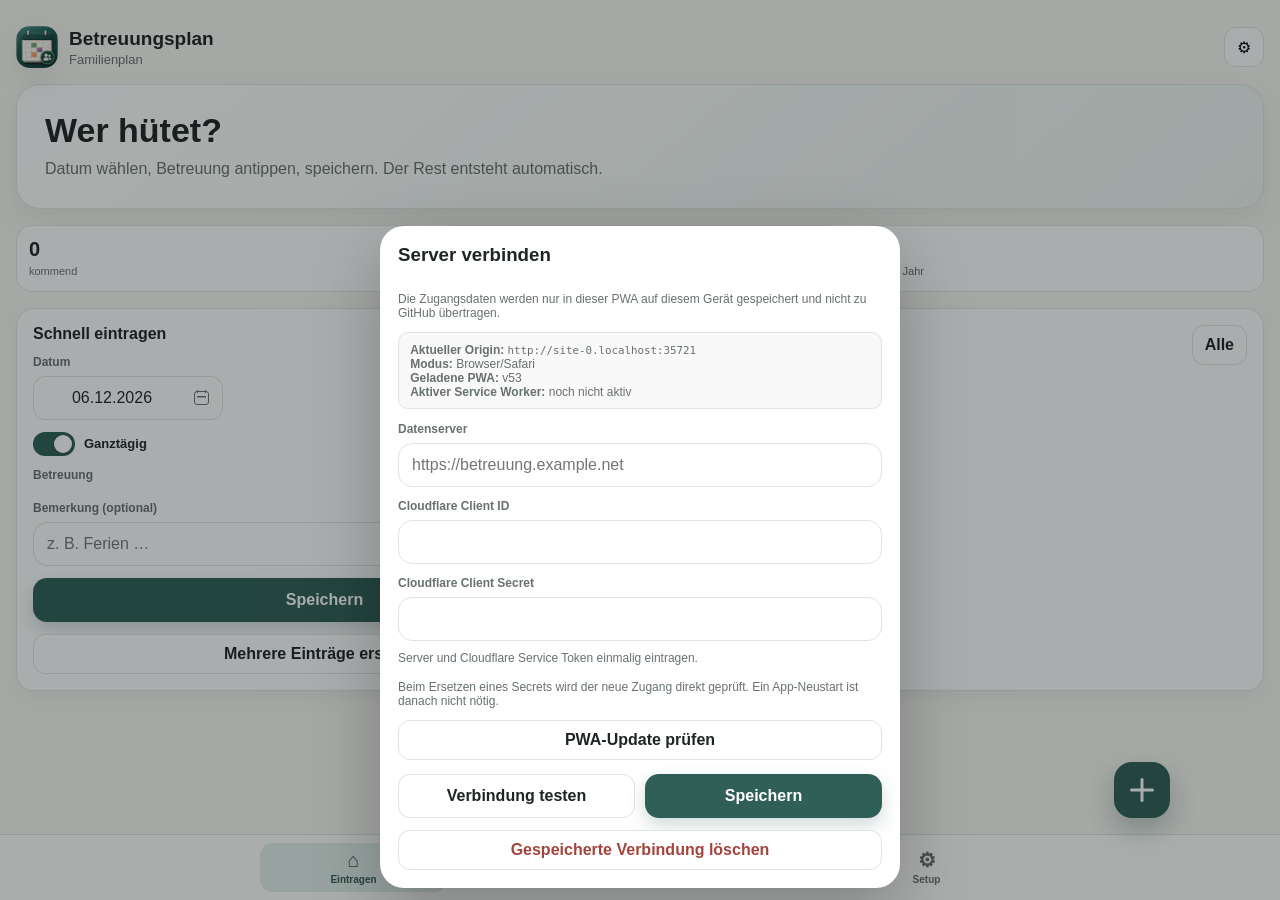
==== index.html @ f4fc8b56 "Add files via upload" ====
<!doctype html>
<html lang="de">
<head>
  <meta charset="utf-8" />
  <meta name="viewport" content="width=device-width,initial-scale=1,viewport-fit=cover" />
  <meta name="apple-mobile-web-app-capable" content="yes" />
  <meta name="apple-mobile-web-app-title" content="Betreuung" />
  <meta name="apple-mobile-web-app-status-bar-style" content="default" />
  <meta name="theme-color" content="#305f57" />
  <meta http-equiv="Content-Security-Policy" content="default-src 'self'; script-src 'self'; style-src 'self' 'unsafe-inline'; img-src 'self' blob: data:; connect-src https:; font-src 'self'; object-src 'none'; base-uri 'self'; frame-ancestors 'none'; form-action 'self'">
  <link rel="manifest" href="./manifest.webmanifest">
  <link rel="icon" type="image/png" sizes="64x64" href="./favicon-v17.png">
  <link rel="apple-touch-icon" sizes="180x180" href="./apple-touch-icon-v17.png">
  <link rel="apple-touch-icon-precomposed" sizes="180x180" href="./apple-touch-icon-v17.png">
  <link rel="stylesheet" href="./app.css?v=53">
  <title>Betreuungsplan</title>
</head>
<body>
<div id="offlineBanner" class="offline-banner" hidden>Offline - letzter gespeicherter Stand. Änderungen sind deaktiviert.</div>
<div class="app">
  <header class="topbar">
    <div class="brand">
      <div class="logo"><img src="./apple-touch-icon-v17.png" alt=""></div>
      <div><h1>Betreuungsplan</h1><p id="subtitle">Familienplan</p></div>
    </div>
    <button id="connectionSettings" class="iconbtn" type="button" title="Serververbindung">⚙</button>
  </header>

  <section id="homePage" class="page active">
    <div class="hero">
      <h2>Wer hütet?</h2>
      <p>Datum wählen, Betreuung antippen, speichern. Der Rest entsteht automatisch.</p>
    </div>

    <div class="quickstats">
      <div class="stat"><strong id="statUpcoming">0</strong><span>kommend</span></div>
      <div class="stat"><strong id="statPeople">0</strong><span>Personen</span></div>
      <div class="stat"><strong id="statYear">0</strong><span>dieses Jahr</span></div>
    </div>

    <div class="grid two">
      <div class="card">
        <h3>Schnell eintragen</h3>
        <label id="quickDateLabel" class="label">Datum</label>
        <input id="quickDate" class="input" type="date"/>
        <div id="quickDateContext" class="date-context"></div>
        <div class="space"></div>
        <div class="timing-control">
          <label class="all-day-toggle"><input id="quickAllDay" type="checkbox" checked><span>Ganztägig</span></label>
          <div id="quickTimeRange" class="time-range entry-datetime-range" hidden>
            <label class="entry-start-time-field"><span>Von · Zeit</span><input id="quickStartTime" class="input time-input" type="time"></label>
            <label class="entry-end-date-field"><span>Bis · Datum</span><input id="quickEndDate" class="input" type="date"></label>
            <label class="entry-end-time-field"><span>Bis · Zeit</span><input id="quickEndTime" class="input time-input" type="time"></label>
          </div>
          <div id="quickRangeHint" class="small entry-range-hint" hidden></div>
        </div>
        <div class="space"></div>
        <label class="label">Betreuung</label>
        <div class="person-grid" id="quickPeople"></div>
        <div class="space"></div>
        <label class="label">Bemerkung <span class="small">(optional)</span></label>
        <input id="quickNote" class="input" placeholder="z. B. Ferien …"/>
        <div class="space"></div>
        <button class="primary" id="quickSave">Speichern</button>
        <button class="secondary full topgap" id="openBatch">Mehrere Einträge erstellen</button>
      </div>

      <div class="card">
        <div class="row"><h3>Die nächsten 7 Tage</h3><span class="spacer"></span><button class="secondary" type="button" data-action="show-page" data-page-target="list">Alle</button></div>
        <div id="nextList" class="list"></div>
      </div>
    </div>
  </section>

  <section id="listPage" class="page">
    <div class="hero">
      <h2>Fortlaufende Liste</h2>
      <p>Wie euer heutiges Eingabeblatt, nur fürs Smartphone optimiert.</p>
    </div>
    <div class="card">
      <div class="filters">
        <button id="listExportPeople" class="secondary list-people-select" type="button">Personen: Alle</button>
        <select id="filterYear" class="input"></select>
      </div>
      <input id="filterSearch" class="input" placeholder="Suchen …"/>
      <div class="calendar-range-export">
        <div class="calendar-range-head">
          <strong>Kalenderexport</strong>
          <span class="small">Einmalige .ics-Datei</span>
        </div>
        <div class="calendar-range-grid">
          <label><span class="label">Von</span><input id="listRangeFrom" class="input" type="date"></label>
          <label><span class="label">Bis</span><input id="listRangeTo" class="input" type="date"></label>
        </div>
      </div>
      <div class="list-actions">
        <a id="listCsvLink" class="secondary linkbtn server-export" href="#">CSV</a>
        <button id="listPdfButton" class="secondary server-export" type="button">PDF / Teilen</button>
        <button id="listIcsButton" class="secondary server-export" type="button">Kalender (.ics)</button>
        <button id="listAppleCalendarButton" class="secondary server-export apple-calendar-button" type="button"> Apple Kalender</button>
        <span id="listExportHint" class="small"></span>
      </div>
      <div class="space"></div>
      <div id="fullList" class="list"></div>
    </div>
  </section>

  <section id="yearPage" class="page">
    <div class="hero">
      <h2>Jahresübersicht</h2>
      <p>Monate horizontal, Tage vertikal, Wochenenden automatisch markiert.</p>
    </div>
    <div class="year-toolbar">
      <select id="yearSelect" class="input fit"></select>
      <button id="yearMonthSelect" class="secondary year-month-select" type="button">Monate: Alle</button>
      <button id="yearPdfButton" class="secondary server-export" type="button">PDF / Drucken</button>
      <a id="csvLink" class="secondary linkbtn server-export" href="#">CSV</a>
      <span class="spacer"></span>
      <span class="small">↔ auf dem iPhone wischen</span>
    </div>
    <div id="yearTableWrap" class="year-wrap"></div>
    <div id="legend" class="legend"></div>
    <div class="card topgap">
      <h3>Übersicht pro Person</h3>
      <div id="personStats" class="stats-list"></div>
    </div>
  </section>

  <section id="settingsPage" class="page">
    <div class="hero">
      <h2>Einstellungen</h2>
      <p>Personen, Ferien, Feiertage, Kalenderfeed und Datensicherung.</p>
    </div>

    <div class="grid settings-grid">
      <details class="card settings-disclosure">
        <summary>App & Updates</summary>
        <div class="settings-disclosure-body">
          <div class="row"><span>App-Version</span><span class="spacer"></span><b id="pwaAppVersion">v53</b></div>
          <p id="pwaUpdateStatus" class="small">Updates werden im Hintergrund geprüft.</p>
          <button id="pwaApplyUpdate" class="secondary full topgap" type="button" hidden>Jetzt aktualisieren</button>
          <p class="small">Neue Versionen werden zuerst vollständig lokal geladen. Die laufende Sitzung bleibt unverändert; automatisch gewechselt wird erst nach einem sicheren Neustart oder bewusst über den Button.</p>
        </div>
      </details>

      <details class="card settings-disclosure">
        <summary>Betreuungspersonen</summary>
        <div class="settings-disclosure-body">
          <div id="peopleSettings" class="people-settings"></div>
          <div class="person-add-row topgap">
            <span class="person-add-label">Neue Person</span>
            <input id="newPerson" class="input" placeholder="Name">
            <input id="newColor" type="color" value="#e8e8e8" class="color" aria-label="Farbe">
            <button class="secondary person-add-button" id="addPerson" type="button">Hinzufügen</button>
          </div>
        </div>
      </details>

      <details class="card settings-disclosure">
        <summary>Ferien & Feiertage</summary>
        <div class="settings-disclosure-body">
          <p class="small">Ferien kannst du als ganzen Zeitraum erfassen. Feiertage lassen sich importieren oder als Kalender-Abo automatisch synchronisieren.</p>
          <div class="period-form-grid topgap">
            <div><label class="label">Von</label><input id="periodStart" class="input" type="date"></div>
            <div><label class="label">Bis</label><input id="periodEnd" class="input" type="date"></div>
            <div><label class="label">Art</label><select id="periodKind" class="input"><option value="vacation">Ferien</option><option value="holiday">Feiertag</option><option value="other">Anderer Zeitraum</option></select></div>
            <div><label class="label">Farbe</label><input id="periodColor" class="color period-color" type="color" value="#f2a65a"></div>
          </div>
          <label class="label topgap">Bezeichnung</label>
          <input id="periodLabel" class="input" placeholder="z. B. Sommerferien">
          <button id="addPeriod" class="secondary topgap full">Zeitraum speichern</button>
          <div id="periodList" class="period-list topgap"></div>

          <details class="nested-disclosure topgap">
            <summary>Automatische Kalender-Abos</summary>
            <div class="nested-disclosure-body">
              <p class="small">Öffentliche oder geheime HTTPS-.ics-URLs werden standardmäßig alle 12 Stunden synchronisiert.</p>
              <div class="subscription-form topgap">
                <input id="subName" class="input" placeholder="Name, z. B. Feiertage Zürich">
                <input id="subUrl" class="input" type="url" inputmode="url" autocomplete="off" placeholder="https://…/kalender.ics">
                <div class="row">
                  <select id="subKind" class="input"><option value="holiday">Feiertage</option><option value="vacation">Ferien</option><option value="other">Andere Termine</option></select>
                  <input id="subColor" class="color" type="color" value="#d65a6f">
                  <button id="addSubscription" class="secondary" type="button">Abo hinzufügen</button>
                </div>
              </div>
              <div id="subscriptionList" class="subscription-list topgap"></div>
            </div>
          </details>

          <details class="nested-disclosure topgap">
            <summary>ICS-Datei einmalig importieren</summary>
            <div class="nested-disclosure-body">
              <p class="small">Importiert ganztägige Termine aus einer iCalendar-Datei (.ics). Beim erneuten Import werden Termine mit derselben UID aktualisiert.</p>
              <form id="icsImportForm" class="topgap">
                <input class="input" type="file" name="file" accept=".ics,text/calendar" required>
                <div class="row topgap">
                  <label class="small">Feiertagsfarbe</label>
                  <input id="icsColor" name="color" class="color" type="color" value="#d65a6f">
                  <input type="hidden" name="kind" value="holiday">
                  <span class="spacer"></span>
                  <button class="secondary" type="submit">ICS importieren</button>
                </div>
              </form>
            </div>
          </details>
        </div>
      </details>

      <details class="card settings-disclosure">
        <summary>Kalender-Freigaben</summary>
        <div class="settings-disclosure-body">
          <p class="small">Schreibgeschützte iCal-Abos für Apple Kalender, Outlook und andere Kalender-Apps.</p>
          <div class="ical-title">Gesamtkalender</div>
          <div id="icalBox" class="pathbox calendar-url-display">Nicht aktiviert.</div>
          <div class="row topgap ical-global-actions">
            <button id="copyIcal" class="secondary" style="display:none">Kopieren</button>
            <button id="showGlobalQr" class="secondary" style="display:none" type="button">QR-Code</button>
            <a id="subscribeIcal" class="secondary link-button" style="display:none">Abonnieren</a>
          </div>
          <div id="globalQrBox" class="qr-box" style="display:none"><img id="globalQrImage" alt="QR-Code Gesamtkalender"></div>
          <div id="icalPersonList" class="ical-person-list topgap"></div>
          <p id="icalSecurityHint" class="small topgap" style="display:none">Jede Person hat einen eigenen widerrufbaren Kalender-Schlüssel. „Freigabe widerrufen“ macht nur diesen einen Link ungültig.</p>
          <hr class="separator">
          <label class="label" for="icalTitleTemplate">Titel der Kalendereinträge</label>
          <input id="icalTitleTemplate" class="input" value="{person}" placeholder="z. B. Betreuung – {person}">
          <p class="small"><code>{person}</code> wird durch den Namen ersetzt, <code>{app}</code> durch den App-Namen.</p>
          <button id="saveIcalTitle" class="secondary topgap" type="button">Kalendertitel speichern</button>
        </div>
      </details>

      <details class="card settings-disclosure">
        <summary>Letzte Änderungen</summary>
        <div class="settings-disclosure-body">
          <div class="row"><p class="small">Die letzten 20 Änderungen. Gelöschte Betreuungstage können wiederhergestellt werden.</p><span class="spacer"></span><button id="refreshHistory" class="secondary" type="button">Aktualisieren</button></div>
          <div id="historyList" class="history-list"></div>
        </div>
      </details>

      <details class="card settings-disclosure">
        <summary>CSV Import / Export</summary>
        <div class="settings-disclosure-body">
          <p class="small">Import erwartet Spalten <b>Datum;Betreuung;Bemerkung</b>. Bestehende Tage werden aktualisiert.</p>
          <form id="importForm"><input class="input" type="file" name="file" accept=".csv,text/csv" required><button class="secondary topgap" type="submit">CSV importieren</button></form>
        </div>
      </details>

      <details class="card settings-disclosure">
        <summary>Daten sichern / wiederherstellen</summary>
        <div class="settings-disclosure-body">
          <p class="small">Komplett-Backup mit Betreuungspersonen, Einträgen, Ferien, Feiertagen und Kalender-Abos.</p>
          <button id="fullDataExport" class="secondary full server-export" type="button">Komplett-Backup exportieren</button>
          <form id="fullDataImportForm" class="topgap"><input class="input" type="file" name="file" accept=".json,application/json" required><button class="secondary danger full topgap" type="submit">Backup wiederherstellen</button></form>
          <p class="small">Vor einer Wiederherstellung legt die App automatisch ein SQLite-Sicherheitsbackup an.</p>
          <hr class="separator"><p class="ok">● SQLite persistent</p>
          <div id="dataFile" class="pathbox">/app/data/betreuung.sqlite</div>
          <p class="small">Zusätzlich erzeugt die App nach Änderungen konsistente SQLite-Sicherungen im Unterordner <b>backups</b>.</p>
        </div>
      </details>
    </div>
  </section>
</div>

<button class="fab" type="button" aria-label="Eintrag hinzufügen" data-action="open-modal"><span class="fab-plus" aria-hidden="true"></span></button>

<nav class="bottomnav">
  <div class="navinner">
    <button class="navbtn active" type="button" data-page="home"><span class="ico">⌂</span>Eintragen</button>
    <button class="navbtn" type="button" data-page="list"><span class="ico">≡</span>Liste</button>
    <button class="navbtn" type="button" data-page="year"><span class="ico">▦</span>Jahr</button>
    <button class="navbtn" type="button" data-page="settings"><span class="ico">⚙</span>Setup</button>
  </div>
</nav>

<div id="modalBack" class="modalback" data-backdrop-close="modal">
  <div class="modal">
    <div class="row"><h3 id="modalTitle">Betreuung eintragen</h3><span class="spacer"></span><button class="close" type="button" data-action="close-modal">✕</button></div>
    <label id="modalDateLabel" class="label">Datum</label>
    <input id="modalDate" class="input" type="date"/>
    <div id="modalDateContext" class="date-context"></div>
    <div class="space"></div>
    <div class="timing-control">
      <label class="all-day-toggle"><input id="modalAllDay" type="checkbox" checked><span>Ganztägig</span></label>
      <div id="modalTimeRange" class="time-range entry-datetime-range" hidden>
        <label class="entry-start-time-field"><span>Von · Zeit</span><input id="modalStartTime" class="input time-input" type="time"></label>
        <label class="entry-end-date-field"><span>Bis · Datum</span><input id="modalEndDate" class="input" type="date"></label>
        <label class="entry-end-time-field"><span>Bis · Zeit</span><input id="modalEndTime" class="input time-input" type="time"></label>
      </div>
      <div id="modalRangeHint" class="small entry-range-hint" hidden></div>
    </div>
    <div class="space"></div>
    <label class="label">Betreuung</label>
    <div class="person-grid" id="modalPeople"></div>
    <div class="space"></div>
    <label class="label">Bemerkung <span class="small">(optional)</span></label>
    <textarea id="modalNote" class="input" placeholder="Optional"></textarea>
    <div class="space"></div>
    <button class="primary" id="modalSave">Speichern</button>
    <button class="secondary full topgap" id="modalDuplicate" style="display:none">Termin duplizieren</button>
    <button class="secondary full topgap" id="modalShare" style="display:none">Termin teilen (.ics)</button>
    <button class="secondary danger full topgap" id="modalDelete" style="display:none">Eintrag löschen</button>
  </div>
</div>


<div id="exportPeopleModalBack" class="modalback export-modalback" data-backdrop-close="export-people">
  <div class="modal export-modal" role="dialog" aria-modal="true" aria-labelledby="exportPeopleTitle">
    <div class="export-modal-head">
      <div>
        <h3 id="exportPeopleTitle">Personen auswählen</h3>
        <p class="small">Die Auswahl gilt für Liste, CSV und PDF.</p>
      </div>
      <button class="close" type="button" data-action="close-export-people" aria-label="Schliessen">✕</button>
    </div>
    <div class="export-quick-actions export-quick-actions-single">
      <button id="exportPeopleAll" class="secondary" type="button">Alle Personen auswählen</button>
    </div>
    <div id="exportPeopleGrid" class="export-person-grid"></div>
    <button id="exportPeopleApply" class="primary export-apply" type="button">Auswahl übernehmen</button>
  </div>
</div>

<div id="yearMonthsModalBack" class="modalback export-modalback" data-backdrop-close="year-months">
  <div class="modal export-modal month-select-modal" role="dialog" aria-modal="true" aria-labelledby="yearMonthsTitle">
    <div class="export-modal-head">
      <div>
        <h3 id="yearMonthsTitle">Monate auswählen</h3>
        <p class="small">Die Auswahl gilt für Ansicht, CSV und PDF.</p>
      </div>
      <button class="close" type="button" data-action="close-year-months" aria-label="Schliessen">✕</button>
    </div>
    <div class="export-quick-actions export-quick-actions-single">
      <button id="yearMonthsAll" class="secondary" type="button">Alle Monate auswählen</button>
    </div>
    <div id="yearMonthsGrid" class="year-month-grid"></div>
    <button id="yearMonthsApply" class="primary export-apply" type="button">Auswahl übernehmen</button>
  </div>
</div>

<div id="batchModalBack" class="modalback batch-modalback" data-backdrop-close="batch">
  <div class="modal batch-modal" role="dialog" aria-modal="true" aria-labelledby="batchModalTitle">
    <div class="batch-head">
      <div>
        <h3 id="batchModalTitle">Mehrere Einträge</h3>
        <p class="batch-hint">Einmalig erzeugen – danach sind es normale Einzeltermine.</p>
      </div>
      <button class="close" type="button" data-action="close-batch" aria-label="Schliessen">✕</button>
    </div>

    <div class="batch-form-grid">
      <div class="batch-field">
        <label class="label" for="batchPerson">Betreuung</label>
        <select id="batchPerson" class="input"></select>
      </div>

      <div class="batch-field">
        <label class="label" for="batchWeekday">Wochentag</label>
        <select id="batchWeekday" class="input">
          <option value="0">Montag</option>
          <option value="1">Dienstag</option>
          <option value="2">Mittwoch</option>
          <option value="3">Donnerstag</option>
          <option value="4">Freitag</option>
          <option value="5">Samstag</option>
          <option value="6">Sonntag</option>
        </select>
      </div>

      <div class="batch-field">
        <label class="label" for="batchStart">Von</label>
        <input id="batchStart" class="input" type="date">
      </div>

      <div class="batch-field">
        <label class="label" for="batchEnd">Bis</label>
        <input id="batchEnd" class="input" type="date">
      </div>

      <div class="batch-field batch-field-wide batch-timing-field">
        <div class="batch-timing-row">
          <label class="all-day-toggle compact"><input id="batchAllDay" type="checkbox" checked><span>Ganztägig</span></label>
          <div id="batchTimeRange" class="time-range compact" hidden>
            <label><span>Von</span><input id="batchStartTime" class="input time-input" type="time"></label>
            <label><span>Bis</span><input id="batchEndTime" class="input time-input" type="time"></label>
          </div>
        </div>
      </div>

      <div class="batch-field batch-field-wide batch-skip-row">
        <label class="checkline"><input id="batchSkipVacations" type="checkbox"> Ferien überspringen</label>
        <label class="checkline"><input id="batchSkipHolidays" type="checkbox"> Feiertage überspringen</label>
      </div>
      <div class="batch-field batch-field-wide">
        <label class="label" for="batchNote">Bemerkung <span class="small">(optional)</span></label>
        <input id="batchNote" class="input" placeholder="z. B. reguläre Kita">
      </div>
    </div>

    <div id="batchPreviewBox" class="batch-preview" hidden></div>

    <div class="batch-actions">
      <button class="secondary" id="batchPreview">Vorschau</button>
      <button class="primary" id="batchCreate" disabled>Erstellen</button>
    </div>
  </div>
</div>

<div id="personEditorBack" class="modalback person-editor-back" data-backdrop-close="person-editor">
  <div class="modal person-editor-modal" role="dialog" aria-modal="true" aria-labelledby="personEditorTitle">
    <div class="row person-editor-head"><h3 id="personEditorTitle">Betreuungsperson bearbeiten</h3><span class="spacer"></span><button class="close" type="button" data-action="close-person-editor">✕</button></div>
    <input id="personEditId" type="hidden">
    <label class="label" for="personEditName">Name</label>
    <input id="personEditName" class="input" autocomplete="off">
    <div class="person-editor-color-row">
      <div><label class="label" for="personEditColor">Farbe</label><input id="personEditColor" type="color" class="color person-editor-color"></div>
      <div class="person-editor-title-field"><label class="label" for="personEditIcalTitle">Eigener Kalendertitel <span class="small">(optional)</span></label><input id="personEditIcalTitle" class="input" placeholder="z. B. Noemi bei Vreni"></div>
    </div>
    <p class="small person-editor-hint">Leer lassen = globalen Kalendertitel verwenden.</p>
    <button id="personEditorSave" class="primary" type="button">Speichern</button>
  </div>
</div>


<div id="connectionModalBack" class="modalback" data-backdrop-close="connection">
  <div class="modal connection-modal" role="dialog" aria-modal="true" aria-labelledby="connectionTitle">
    <div class="row"><h3 id="connectionTitle">Server verbinden</h3><span class="spacer"></span><button id="connectionClose" class="close" type="button" data-action="close-connection">✕</button></div>
    <p class="small">Die Zugangsdaten werden nur in dieser PWA auf diesem Gerät gespeichert und nicht zu GitHub übertragen.</p>
    <div class="connection-runtime small">
      <div><b>Aktueller Origin:</b> <code id="pwaRuntimeOrigin"></code></div>
      <div><b>Modus:</b> <span id="pwaRuntimeMode"></span></div>
      <div><b>Geladene PWA:</b> <span id="pwaConnectionAppVersion">v53</span></div>
      <div><b>Aktiver Service Worker:</b> <span id="pwaConnectionSwVersion">wird geprüft …</span></div>
    </div>
    <label class="label" for="pwaServer">Datenserver</label>
    <input id="pwaServer" class="input" type="url" inputmode="url" autocomplete="url" placeholder="https://betreuung.example.net">
    <div class="space"></div>
    <label class="label" for="pwaClientId">Cloudflare Client ID</label>
    <input id="pwaClientId" class="input" autocomplete="off" autocapitalize="none" spellcheck="false">
    <div class="space"></div>
    <label class="label" for="pwaClientSecret">Cloudflare Client Secret</label>
    <input id="pwaClientSecret" class="input" type="password" autocomplete="off" autocapitalize="none" spellcheck="false">
    <p id="pwaConnectionStatus" class="small connection-status"></p>
    <p class="small connection-hint">Beim Ersetzen eines Secrets wird der neue Zugang direkt geprüft. Ein App-Neustart ist danach nicht nötig.</p>
    <button id="pwaCheckUpdateConnection" class="secondary full" type="button">PWA-Update prüfen</button>
    <div class="connection-actions">
      <button id="pwaTestConnection" class="secondary" type="button">Verbindung testen</button>
      <button id="pwaSaveConnection" class="primary" type="button">Speichern</button>
    </div>
    <button id="pwaClearConnection" class="secondary danger full topgap" type="button">Gespeicherte Verbindung löschen</button>
  </div>
</div>

<div id="toast" class="toast"></div>
<script src="./app.js?v=53"></script>
</body>
</html>
---- app.css ----
:root{
  --bg:#f7f7f2;--card:#fff;--text:#1e2524;--muted:#68716f;--line:#dfe4e1;
  --accent:#305f57;--accent-soft:#e3efeb;--weekend:#fff2b9;--danger:#a4443c;
  --shadow:0 12px 30px rgba(27,42,38,.08);--r:18px
}
*{box-sizing:border-box}html,body{margin:0;background:var(--bg);color:var(--text);font-family:-apple-system,BlinkMacSystemFont,"Segoe UI",Roboto,Helvetica,Arial,sans-serif}
body{min-height:100vh}button,input,select,textarea{font:inherit}button{cursor:pointer}.app{max-width:1100px;margin:0 auto;padding:18px 16px calc(118px + env(safe-area-inset-bottom))}
.topbar{display:flex;justify-content:space-between;align-items:center;gap:12px;margin-bottom:16px}.brand{display:flex;align-items:center;gap:11px}.logo{width:42px;height:42px;border-radius:14px;overflow:hidden;box-shadow:var(--shadow);flex:0 0 42px}.logo img{width:100%;height:100%;display:block;object-fit:cover}
.brand h1{font-size:19px;margin:0}.brand p{margin:2px 0 0;color:var(--muted);font-size:13px}.iconbtn{border:1px solid var(--line);background:#fff;border-radius:12px;width:40px;height:40px}
.page{display:none}.page.active{display:block}.hero{background:linear-gradient(140deg,#fff,#eef5f2);border:1px solid var(--line);border-radius:24px;padding:20px;box-shadow:var(--shadow);margin-bottom:16px}
.hero h2{font-size:28px;line-height:1.05;margin:0 0 8px}.hero p{margin:0;color:var(--muted);line-height:1.45}.grid{display:grid;gap:14px}.card{background:var(--card);border:1px solid var(--line);border-radius:var(--r);padding:16px;box-shadow:0 7px 20px rgba(27,42,38,.05)}
.card h3{margin:0 0 12px;font-size:16px}.small{font-size:12px;color:var(--muted)}.label{display:block;font-size:12px;font-weight:700;color:var(--muted);margin-bottom:7px}.input{width:100%;border:1px solid var(--line);border-radius:14px;padding:12px 13px;background:#fff;color:var(--text);outline:none}
.input:focus{border-color:#9ab7af;box-shadow:0 0 0 3px #eaf3f0}textarea.input{min-height:74px;resize:vertical}.person-grid{display:grid;grid-template-columns:repeat(2,1fr);gap:10px}.person-btn{border:2px solid transparent;border-radius:15px;padding:14px 10px;font-weight:700;color:var(--text);transition:.15s}
.person-btn.selected{border-color:var(--accent);box-shadow:0 0 0 2px #dbeae5 inset}.primary{border:0;background:var(--accent);color:white;border-radius:14px;padding:13px 16px;font-weight:800;width:100%;box-shadow:0 8px 18px rgba(48,95,87,.22)}
.secondary{border:1px solid var(--line);background:white;color:var(--text);border-radius:12px;padding:10px 12px;font-weight:700}.linkbtn{text-decoration:none;display:inline-flex;align-items:center}.danger{color:var(--danger)}.full{width:100%}.row{display:flex;gap:10px;align-items:center}.spacer{flex:1}.space{height:12px}.topgap{margin-top:12px}
.quickstats{display:grid;grid-template-columns:repeat(3,1fr);gap:10px;margin-bottom:16px}.stat{background:#fff;border:1px solid var(--line);border-radius:16px;padding:12px}.stat strong{font-size:20px;display:block}.stat span{font-size:11px;color:var(--muted)}
.list{display:flex;flex-direction:column;gap:10px}.item{display:grid;grid-template-columns:56px 1fr auto;gap:12px;align-items:center;background:#fff;border:1px solid var(--line);border-radius:16px;padding:12px}.datebox{width:56px;height:56px;border-radius:14px;background:#f0f3f2;display:grid;place-items:center;text-align:center}.datebox b{font-size:20px;line-height:18px}.datebox span{font-size:10px;color:var(--muted);text-transform:uppercase}.who{font-weight:800}.note{font-size:12px;color:var(--muted);margin-top:3px}.dot{width:12px;height:12px;border-radius:99px;display:inline-block;margin-right:6px}
.kebab{border:0;background:transparent;font-size:24px;color:var(--muted);padding:6px}.filters{display:grid;grid-template-columns:1fr 1fr;gap:10px;margin-bottom:12px}.year-toolbar{display:flex;gap:10px;align-items:center;margin-bottom:12px;flex-wrap:wrap}.fit{width:auto}.year-wrap{overflow:auto;background:white;border:1px solid var(--line);border-radius:18px;box-shadow:0 7px 20px rgba(27,42,38,.05);padding:8px}
table.year{border-collapse:separate;border-spacing:0;table-layout:fixed;min-width:1090px;width:100%;font-size:11px}.year col.day-col{width:52px}.year.month-view{min-width:0}.year th,.year td{border-right:1px solid #ecefed;border-bottom:1px solid #ecefed;text-align:center;height:42px;padding:2px;white-space:nowrap;vertical-align:middle}.year th{position:sticky;top:0;background:#f5f7f6;z-index:2}.year th:first-child,.year td:first-child{position:sticky;left:0;background:#fafbfa;z-index:3;font-weight:700;width:52px;min-width:52px}.year th:last-child,.year td:last-child{position:sticky;right:0;background:#fafbfa;z-index:3;font-weight:700;width:52px;min-width:52px}.year th:first-child,.year th:last-child{z-index:4}.year td:not(:first-child):not(:last-child){position:relative}.year td.weekend{background:var(--weekend)}.year td.invalid{background:#f3f3f3;color:#bbb}.year-cell-content{position:absolute;inset:0}.entry-fill{position:absolute;left:5%;top:5%;width:90%;height:90%;border-radius:10px;font-weight:700;font-size:10px;line-height:1.05;display:flex;align-items:center;justify-content:center;text-align:center;padding:2px 3px;overflow:hidden}.year td.has-period .entry-fill{left:3%;width:74%}.entry-fill span{display:-webkit-box;-webkit-line-clamp:2;-webkit-box-orient:vertical;overflow:hidden}.period-rail{position:absolute;right:2%;top:5%;width:18%;height:90%;display:flex;flex-direction:column;gap:1px;overflow:hidden;border-radius:5px}.period-segment{display:block;flex:1 1 0;min-height:2px}.bar-swatch{width:8px;height:18px;border-radius:3px;display:inline-block;vertical-align:middle;margin-right:5px}.bar-swatch.large{width:10px;height:34px;margin:0}.legend-title{font-weight:800;color:var(--muted)}
.legend{display:flex;flex-wrap:wrap;gap:8px;margin-top:12px}.legend span{font-size:11px;background:white;border:1px solid var(--line);padding:6px 8px;border-radius:999px}.bottomnav{position:fixed;left:0;right:0;bottom:0;background:rgba(255,255,255,.92);backdrop-filter:blur(18px);border-top:1px solid var(--line);padding:8px 10px calc(8px + env(safe-area-inset-bottom));display:flex;justify-content:center;z-index:50}.navinner{width:min(760px,100%);display:grid;grid-template-columns:repeat(4,1fr);gap:4px}.navbtn{border:0;background:transparent;border-radius:13px;padding:7px 5px;color:var(--muted);font-size:10px;font-weight:700}.navbtn .ico{display:block;font-size:20px;line-height:20px;margin-bottom:4px}.navbtn.active{background:var(--accent-soft);color:var(--accent)}
.fab{position:fixed;right:calc(18px + env(safe-area-inset-right));bottom:calc(82px + env(safe-area-inset-bottom));width:56px;height:56px;border-radius:18px;border:0;background:var(--accent);color:white;box-shadow:0 12px 26px rgba(48,95,87,.3);z-index:60;padding:0;display:grid;place-items:center}.fab-plus{position:relative;display:block;width:24px;height:24px}.fab-plus::before,.fab-plus::after{content:"";position:absolute;left:50%;top:50%;background:currentColor;border-radius:999px;transform:translate(-50%,-50%)}.fab-plus::before{width:24px;height:3px}.fab-plus::after{width:3px;height:24px}.modalback{position:fixed;inset:0;background:rgba(14,22,20,.35);display:none;align-items:flex-end;justify-content:center;z-index:100;padding:12px}.modalback.open{display:flex}.modal{width:min(560px,100%);background:white;border-radius:24px;padding:18px;box-shadow:0 24px 70px rgba(0,0,0,.25);max-height:92vh;overflow:auto}.modal h3{margin:0 0 14px}.modal .close{border:0;background:#eef1ef;border-radius:12px;width:36px;height:36px}.toast{position:fixed;left:50%;transform:translateX(-50%);bottom:92px;background:#1e2524;color:#fff;border-radius:999px;padding:10px 14px;font-size:12px;font-weight:700;opacity:0;pointer-events:none;transition:.2s;z-index:200}.toast.show{opacity:1}
.pathbox{font-family:ui-monospace,SFMono-Regular,Menlo,monospace;background:#1f2826;color:#e6eeeb;border-radius:14px;padding:13px;overflow:auto;font-size:12px;word-break:break-all}.ok{color:#3b7d55;font-weight:800}.people-settings{display:flex;flex-direction:column;gap:8px}.person-setting{display:grid;grid-template-columns:38px 1fr 38px;gap:8px;align-items:center}.person-setting .name{border:1px solid var(--line);border-radius:11px;padding:9px}.color{width:42px;height:42px;padding:2px;border:1px solid var(--line);border-radius:11px;background:#fff}.mini{border:1px solid var(--line);background:#fff;border-radius:10px;width:38px;height:38px}.stats-list{display:flex;flex-wrap:wrap;gap:8px}.stat-chip{border:1px solid var(--line);background:#fff;border-radius:999px;padding:8px 10px;font-size:12px;font-weight:700}.stat-chip-link{text-decoration:none;color:var(--text);display:inline-flex;align-items:center;gap:3px;border:0;background:transparent;padding:0;font:inherit;cursor:pointer}.stat-chip-link:hover{border-color:#9ab7af;background:#f7fbf9}.export-mark{color:var(--accent);font-size:10px;margin-left:5px}.list-actions{display:flex;align-items:center;gap:10px;flex-wrap:wrap;margin-top:10px}
.period-form-grid{display:grid;grid-template-columns:1fr 1fr;gap:10px}.period-color{width:100%;height:46px}.period-list{display:flex;flex-direction:column;gap:8px}.period-item{display:grid;grid-template-columns:12px 1fr 38px;gap:10px;align-items:center;border:1px solid var(--line);border-radius:13px;padding:9px 10px;background:#fafbfa}.separator{border:0;border-top:1px solid var(--line);margin:18px 0}.period-card{grid-column:1/-1}
@media(min-width:760px){.app{padding-top:26px}.two{grid-template-columns:1fr 1fr}.person-grid{grid-template-columns:repeat(3,1fr)}.fab{right:max(24px,calc((100vw - 1100px)/2 + 20px))}.hero{padding:28px}.hero h2{font-size:34px}}
@media print{@page{size:A4 landscape;margin:8mm}html,body{background:white;-webkit-print-color-adjust:exact;print-color-adjust:exact}.topbar,.bottomnav,.fab,.year-toolbar,.hero,.topgap{display:none!important}.app{max-width:none;padding:0}.page{display:none!important}#yearPage{display:block!important}.year-wrap{overflow:visible;border:0;box-shadow:none;padding:0;break-inside:avoid;page-break-inside:avoid}table.year{min-width:0;width:100%;font-size:6.2px;table-layout:fixed;break-inside:avoid;page-break-inside:avoid}.year col.day-col{width:24px}.year th,.year td{height:16px;padding:0}.year th:first-child,.year td:first-child,.year th:last-child,.year td:last-child{width:24px;min-width:24px}.year.month-view{min-width:0}.entry-fill{left:4%;top:7%;width:92%;height:86%;border-radius:3px;font-size:5.8px;padding:0 1px}.year td.has-period .entry-fill{left:2%;width:74%}.period-rail{right:2%;top:7%;width:18%;height:86%;border-radius:1px}.legend{display:flex!important;margin-top:1.5mm;gap:1mm;break-inside:avoid;page-break-inside:avoid}.legend span{font-size:5.7px;padding:.6mm 1mm;border-radius:2px}.dot{width:6px;height:6px;margin-right:2px}.bar-swatch{width:2.5px;height:8px;margin-right:2px}body{background:white}}

.offline-banner{position:sticky;top:0;z-index:300;background:#8a5a13;color:#fff;text-align:center;padding:9px 12px;font-size:12px;font-weight:800;box-shadow:0 3px 12px rgba(0,0,0,.12)}
body.is-offline .server-export{opacity:.45;pointer-events:none}
body.is-offline button:disabled,body.is-offline input:disabled{opacity:.55;cursor:not-allowed}
.pwa-offline-note{font-size:12px;color:var(--muted)}


/* Compact batch generator, tuned for iPhone 16 portrait (393 x 852 CSS px). */
body.modal-open{overflow:hidden}
.batch-modalback{
  align-items:center;
  padding:max(8px,env(safe-area-inset-top)) 10px max(8px,env(safe-area-inset-bottom));
}
.batch-modal{
  width:min(430px,100%);
  max-height:calc(100dvh - max(16px,env(safe-area-inset-top)) - max(16px,env(safe-area-inset-bottom)));
  overflow:hidden;
  padding:14px;
  border-radius:22px;
}
.batch-head{display:flex;align-items:flex-start;gap:10px;margin-bottom:10px}
.batch-head>div{min-width:0;flex:1}
.batch-modal h3{margin:0;font-size:19px;line-height:1.15}
.batch-hint{margin:4px 0 0;color:var(--muted);font-size:11.5px;line-height:1.25}
.batch-modal .close{flex:0 0 34px;width:34px;height:34px;border-radius:11px}
.batch-form-grid{display:grid;grid-template-columns:minmax(0,1fr) minmax(0,1fr);gap:8px 10px}
.batch-field{min-width:0}
.batch-field-wide{grid-column:1/-1}
.batch-modal .label{margin-bottom:4px;font-size:11px;line-height:1.15}
.batch-modal .input{min-width:0;width:100%;height:42px;min-height:42px;padding:8px 9px;border-radius:12px;font-size:16px}
.batch-modal select.input,.batch-modal input[type="date"].input{max-width:100%}
.batch-preview{margin-top:8px;min-height:42px;border:1px solid #bfd3cc;background:#eef6f3;border-radius:12px;padding:7px 10px;font-size:12px;line-height:1.2;display:flex;align-items:center;justify-content:space-between;gap:8px;white-space:nowrap;overflow:hidden}
.batch-preview b,.batch-preview span{overflow:hidden;text-overflow:ellipsis}
.batch-preview b{display:block;margin:0;flex:1 1 auto}
.batch-preview span{color:var(--muted);flex:0 1 auto;text-align:right}
.batch-preview[hidden]{display:none!important}
.batch-actions{display:grid;grid-template-columns:1fr 1fr;gap:8px;margin-top:10px}
.batch-actions .secondary,.batch-actions .primary{width:100%;min-width:0;min-height:44px;padding:9px 8px;border-radius:12px}

@media(max-width:430px){
  .batch-modalback{padding-left:8px;padding-right:8px}
  .batch-modal{padding:13px;border-radius:20px}
  .batch-head{margin-bottom:8px}
  .batch-form-grid{gap:7px 8px}
  .batch-modal .input{height:40px;min-height:40px;padding:7px 8px}
  .batch-preview{min-height:40px;padding:6px 8px}
  .batch-actions{margin-top:8px}
}


/* Date controls: custom visual shell, native iOS picker remains as invisible tap target. */
.date-shell{
  position:relative;
  display:flex;
  align-items:center;
  justify-content:center;
  width:100%;
  max-width:190px;
  height:44px;
  min-height:44px;
  min-width:0;
  overflow:hidden;
  background:#fff;
  border:1px solid var(--line);
  border-radius:12px;
  box-sizing:border-box;
}
.date-shell:focus-within{
  border-color:#9ab7af;
  box-shadow:0 0 0 3px #eaf3f0;
}
.date-shell .date-display{
  display:block;
  width:100%;
  min-width:0;
  padding:0 10px;
  text-align:center;
  font-size:16px;
  font-variant-numeric:tabular-nums;
  line-height:1;
  color:var(--text);
  white-space:nowrap;
  overflow:hidden;
  text-overflow:ellipsis;
  pointer-events:none;
}
.date-shell .date-native{
  position:absolute!important;
  inset:0!important;
  z-index:2;
  display:block!important;
  width:100%!important;
  max-width:none!important;
  min-width:0!important;
  height:100%!important;
  min-height:0!important;
  margin:0!important;
  padding:0!important;
  border:0!important;
  border-radius:0!important;
  opacity:.001;
  background:transparent!important;
  box-shadow:none!important;
  -webkit-appearance:none;
  appearance:none;
  color:transparent!important;
  font-size:16px!important;
  line-height:1!important;
}
.date-shell .date-native::-webkit-date-and-time-value,
.date-shell .date-native::-webkit-datetime-edit,
.date-shell .date-native::-webkit-calendar-picker-indicator{
  opacity:0;
}
.batch-modal .date-shell,
.period-form-grid .date-shell{
  max-width:none;
}
.batch-modal .date-shell{
  height:42px;
  min-height:42px;
}
.batch-form-grid .batch-field{
  overflow:hidden;
}
.batch-form-grid .batch-field:nth-child(3),
.batch-form-grid .batch-field:nth-child(4){
  min-width:0;
}
@media(max-width:430px){
  .date-shell{height:42px;min-height:42px;max-width:176px}
  .batch-modal .date-shell{height:40px;min-height:40px;max-width:none}
  .batch-form-grid{column-gap:12px}
  .date-shell .date-display{font-size:15px;padding:0 7px}
}


/* Multi-select export picker, compact for iPhone 16 portrait. */
.export-modalback{align-items:center;padding:max(10px,env(safe-area-inset-top)) 10px max(10px,env(safe-area-inset-bottom))}
.export-modal{width:min(430px,100%);max-height:calc(100dvh - 24px);overflow:hidden;padding:14px;border-radius:22px}
.export-modal-head{display:flex;align-items:flex-start;gap:10px;margin-bottom:10px}
.export-modal-head>div{flex:1;min-width:0}
.export-modal-head h3{margin:0 0 3px;font-size:19px;line-height:1.15}
.export-modal-head p{margin:0;line-height:1.25}
.export-modal-head .close{flex:0 0 34px;width:34px;height:34px}
.export-quick-actions{display:grid;grid-template-columns:1fr 1fr;gap:8px;margin-bottom:9px}
.export-quick-actions .secondary{min-height:40px;padding:8px}
.export-person-grid{display:grid;grid-template-columns:minmax(0,1fr) minmax(0,1fr);gap:8px}
.export-person-option{display:flex;align-items:center;min-width:0;gap:7px;min-height:44px;border:1px solid var(--line);border-radius:12px;padding:8px 9px;background:#fff;font-size:14px;font-weight:700;line-height:1.1}
.export-person-option input{width:20px;height:20px;min-width:20px;margin:0;accent-color:var(--accent)}
.export-person-option .dot{flex:0 0 10px;width:10px;height:10px;margin:0}
.export-person-option span:last-child{min-width:0;overflow:hidden;text-overflow:ellipsis;white-space:nowrap}
.export-apply{margin-top:10px;min-height:44px;padding:9px 12px}
@media(max-width:430px){
  .list-actions{gap:7px}
  #listExportPeople{flex:1 1 100%;text-align:center}
  .export-modal{padding:13px;border-radius:20px}
  .export-person-grid{gap:7px}
  .export-person-option{min-height:42px;padding:7px;font-size:13px}
}

/* Gemeinsame Personen-Auswahl fuer Liste und Export */
.list-people-select{width:100%;min-height:46px;text-align:left;display:flex;align-items:center;justify-content:space-between;padding:10px 13px;overflow:hidden;text-overflow:ellipsis;white-space:nowrap}
.list-people-select::after{content:"›";font-size:20px;line-height:1;color:var(--muted);margin-left:8px}
.export-quick-actions-single{grid-template-columns:1fr}
@media(max-width:430px){.filters{grid-template-columns:minmax(0,1.15fr) minmax(0,.85fr);gap:8px}.list-people-select{min-width:0;font-size:14px;padding:9px 11px}}

.year-month-select{white-space:nowrap;min-width:120px}
.year-month-grid{display:grid;grid-template-columns:repeat(3,minmax(0,1fr));gap:7px}
.month-option{min-height:40px;padding:7px 8px;font-size:13px}
.month-option span:last-child{white-space:nowrap;overflow:hidden;text-overflow:ellipsis}
@media(max-width:390px){.year-month-grid{gap:6px}.month-option{font-size:12px;padding:6px;min-height:38px}.year-month-select{min-width:110px}}

/* iCal subscriptions */
.ical-title,.ical-section-label{font-size:12px;font-weight:800;color:var(--muted);margin:12px 0 6px}.ical-person-list{display:flex;flex-direction:column;gap:10px}.ical-feed{border:1px solid var(--line);border-radius:14px;padding:10px;background:#fafbfa}.ical-feed-head{display:flex;align-items:center;gap:8px;margin-bottom:7px}.ical-feed-head .dot{width:12px;height:12px;border-radius:50%;border:1px solid rgba(0,0,0,.08);flex:0 0 auto}.pathbox.compact{padding:9px 10px;font-size:10px;max-height:64px}.link-button{display:inline-flex;align-items:center;justify-content:center;text-decoration:none;color:inherit}.ical-feed .secondary{flex:1;min-height:40px}

/* v22: all-day / time-range controls */
.timing-control{display:flex;flex-direction:column;gap:8px}
.all-day-toggle{display:inline-flex;align-items:center;gap:9px;width:max-content;max-width:100%;font-size:13px;font-weight:700;color:var(--text);user-select:none}
.all-day-toggle input{appearance:none;-webkit-appearance:none;width:42px;height:24px;border-radius:999px;background:#dfe4e1;position:relative;margin:0;flex:0 0 auto;transition:.18s}
.all-day-toggle input::after{content:"";position:absolute;width:18px;height:18px;left:3px;top:3px;border-radius:50%;background:#fff;box-shadow:0 1px 4px rgba(0,0,0,.18);transition:.18s}
.all-day-toggle input:checked{background:var(--accent)}
.all-day-toggle input:checked::after{transform:translateX(18px)}
.time-range{display:grid;grid-template-columns:1fr 1fr;gap:10px}
.time-range[hidden]{display:none!important}
.time-range label{display:grid;grid-template-columns:auto 1fr;align-items:center;gap:7px;min-width:0}
.time-range label>span{font-size:11px;font-weight:700;color:var(--muted)}
.time-input{min-width:0;height:42px;padding:8px 10px;text-align:center}
.batch-timing-row{display:flex;align-items:center;justify-content:space-between;gap:10px;min-width:0}
.batch-timing-row .time-range{flex:1;max-width:270px}
.all-day-toggle.compact{font-size:12px;flex:0 0 auto}
.all-day-toggle.compact input{width:38px;height:22px}
.all-day-toggle.compact input::after{width:16px;height:16px}
.all-day-toggle.compact input:checked::after{transform:translateX(16px)}
.time-range.compact{gap:7px}
.time-range.compact label{gap:4px}
.time-range.compact .time-input{height:38px;padding:6px 7px;font-size:15px}
@media(max-width:430px){
  .time-input{font-size:16px}
  .batch-timing-row{gap:8px}
  .batch-timing-row .time-range{max-width:none}
}

/* v23: cleaner iPhone time range layout */
.time-range:not(.compact) label{
  display:flex;
  flex-direction:column;
  align-items:stretch;
  gap:6px;
  min-width:0;
}
.time-range:not(.compact) label>span{
  display:block;
  margin-left:2px;
  font-size:12px;
  line-height:1.2;
  font-weight:700;
  color:var(--muted);
}
.time-range:not(.compact) .time-input{
  display:block;
  width:100%;
  max-width:100%;
  min-width:0;
  height:48px;
  box-sizing:border-box;
  padding:8px 12px;
  text-align:center;
}
@media(max-width:430px){
  .time-range:not(.compact){gap:10px}
  .time-range:not(.compact) .time-input{height:48px;font-size:17px}
}

/* v24: compact iPhone-safe time controls. Native picker is an invisible overlay,
   so Safari cannot force an oversized intrinsic width. */
.time-range{
  grid-template-columns:minmax(0,1fr) minmax(0,1fr);
  width:100%;
  max-width:100%;
  gap:8px;
}
.time-range label{
  width:100%;
  min-width:0;
  max-width:100%;
  overflow:hidden;
}
.time-shell{
  position:relative;
  display:flex;
  align-items:center;
  justify-content:center;
  width:100%;
  max-width:100%;
  min-width:0;
  height:40px;
  min-height:40px;
  overflow:hidden;
  background:#fff;
  border:1px solid var(--line);
  border-radius:12px;
  box-sizing:border-box;
}
.time-shell:focus-within{
  border-color:#9ab7af;
  box-shadow:0 0 0 3px #eaf3f0;
}
.time-shell .time-display{
  display:block;
  width:100%;
  min-width:0;
  padding:0 6px;
  text-align:center;
  font-size:16px;
  line-height:1;
  font-variant-numeric:tabular-nums;
  color:var(--text);
  white-space:nowrap;
  pointer-events:none;
}
.time-shell .time-native{
  position:absolute!important;
  inset:0!important;
  z-index:2;
  display:block!important;
  width:100%!important;
  max-width:none!important;
  min-width:0!important;
  height:100%!important;
  min-height:0!important;
  margin:0!important;
  padding:0!important;
  border:0!important;
  border-radius:0!important;
  opacity:.001;
  background:transparent!important;
  box-shadow:none!important;
  -webkit-appearance:none;
  appearance:none;
  color:transparent!important;
  font-size:16px!important;
  line-height:1!important;
}
.time-shell .time-native::-webkit-date-and-time-value,
.time-shell .time-native::-webkit-datetime-edit,
.time-shell .time-native::-webkit-calendar-picker-indicator{opacity:0}
.time-range:not(.compact) .time-input,
.time-range.compact .time-input{height:100%!important;padding:0!important}
.time-range.compact{gap:6px}
.time-range.compact .time-shell{height:36px;min-height:36px;border-radius:10px}
.time-range.compact .time-display{font-size:14px;padding:0 4px}
.time-range.overnight label:last-child>span::after{
  content:" · Folgetag";
  color:var(--accent);
  font-weight:800;
}
@media(max-width:430px){
  .time-range:not(.compact){gap:8px}
  .time-range:not(.compact) .time-shell{height:40px;min-height:40px}
  .time-range:not(.compact) .time-display{font-size:16px}
}


/* v25: overnight continuation rows in the chronological full list. */
.continuation-item{
  background:#f8fbfa;
  border-style:dashed;
}
.continuation-item .continuation-date{
  background:#eaf3f0;
}
.continuation-badge{
  display:inline-flex;
  align-items:center;
  vertical-align:middle;
  margin-left:5px;
  padding:3px 6px;
  border-radius:999px;
  background:#e4efeb;
  color:var(--accent);
  font-size:9px;
  line-height:1;
  font-weight:800;
  text-transform:uppercase;
  letter-spacing:.03em;
}
@media(max-width:430px){
  .continuation-item{padding-top:10px;padding-bottom:10px}
  .continuation-badge{font-size:8px;padding:3px 5px}
}


/* v26: overnight continuation marker in year/month overview. */
.year-continuation{
  position:absolute;
  box-sizing:border-box;
  -webkit-appearance:none;
  appearance:none;
  left:4%;
  top:5%;
  width:92%;
  height:25%;
  min-height:10px;
  border:0;
  border-radius:6px;
  padding:0 3px;
  margin:0;
  color:#1e2524;
  font:800 8px/1 system-ui,-apple-system,BlinkMacSystemFont,"Segoe UI",sans-serif;
  text-align:center;
  overflow:hidden;
  cursor:pointer;
  box-shadow:inset 0 0 0 1px rgba(30,37,36,.08);
  z-index:1;
}
.year-continuation span{display:block;overflow:hidden;text-overflow:ellipsis;white-space:nowrap}
.year td.has-period .year-continuation{left:3%;width:74%}
.year td.has-continuation .entry-fill{top:35%;height:60%}
.year td.has-continuation.has-period .entry-fill{left:3%;width:74%}
.year.month-view .year-continuation{font-size:10px}
.continuation-legend{font-weight:700;color:var(--accent)}
@media print{
  .year-continuation{top:5%;height:27%;min-height:0;border-radius:2px;font-size:4.7px;padding:0 1px}
  .year td.has-continuation .entry-fill{top:36%;height:57%}
  .year.month-view .year-continuation{font-size:5.4px}
}

/* v28: final iPhone polish + batch exclusions + history */
.batch-skip-row{display:flex;gap:12px;align-items:center;flex-wrap:wrap;padding:2px 0}
.checkline{display:flex;align-items:center;gap:7px;font-size:12px;font-weight:700;white-space:nowrap}
.checkline input{width:18px;height:18px;margin:0;accent-color:var(--accent)}
.history-list{display:grid;gap:8px;margin-top:10px}
.history-item{display:flex;align-items:center;gap:10px;justify-content:space-between;padding:10px 0;border-bottom:1px solid var(--line)}
.history-item:last-child{border-bottom:0}.history-item>div{min-width:0}.history-restore{flex:0 0 auto;padding:8px 10px}
@media(max-width:430px){
  .modal{width:min(calc(100vw - 24px),560px);max-height:calc(100dvh - env(safe-area-inset-top) - env(safe-area-inset-bottom) - 24px);overflow:auto;-webkit-overflow-scrolling:touch}
  .batch-modal{width:calc(100vw - 20px);padding:14px}
  .batch-form-grid{gap:7px 8px}
  .batch-modal .input{height:40px;min-height:40px}
  .batch-skip-row{gap:8px 14px}
  .person-grid{gap:8px}
  .person-btn{min-height:42px}
  textarea.input{min-height:70px}
  .history-item{align-items:flex-start}.history-item .small{line-height:1.25}
}

.person-setting-fields{display:grid;grid-template-columns:1fr;gap:5px;min-width:0;flex:1}.person-setting-fields .name,.person-setting-fields .person-ical-title{width:100%;min-width:0;box-sizing:border-box}.person-ical-title{font-size:13px;padding:7px 9px}

/* v30: date context, subscribed calendars and QR controls */
.date-context{display:none;margin-top:7px;padding:7px 9px;border-radius:10px;background:#fff8df;border:1px solid #eadba3;font-size:12px;line-height:1.3;color:#5f5532}
.date-context.visible{display:block}.date-context .date-context-item{display:flex;align-items:center;gap:7px}.date-context .bar-swatch{flex:0 0 auto}
.subscription-form{display:grid;gap:8px}.subscription-form>.row{display:grid;grid-template-columns:minmax(0,1fr) 44px auto;gap:8px}.subscription-list{display:grid;gap:9px}.subscription-item{border:1px solid var(--line);border-radius:14px;padding:10px;background:#fafbfa}.subscription-item-head{display:flex;align-items:center;gap:8px}.subscription-item-actions{display:flex;gap:6px;flex-wrap:wrap;margin-top:8px}.subscription-status{font-size:11px;color:var(--muted);margin-top:4px;word-break:break-word}.subscription-url{font-size:10px;color:var(--muted);overflow:hidden;text-overflow:ellipsis;white-space:nowrap}.toggle-row{display:flex;align-items:center;gap:6px;font-size:12px}.toggle-row input{width:18px;height:18px}.qr-box{margin-top:10px;padding:10px;background:#fff;border:1px solid var(--line);border-radius:14px;width:max-content;max-width:100%}.qr-box img{display:block;width:180px;height:180px;max-width:60vw;border-radius:8px}.ical-feed .qr-box img{width:160px;height:160px}.ical-feed-actions{display:flex;gap:7px;flex-wrap:wrap;margin-top:8px}
@media(max-width:430px){.subscription-form>.row{grid-template-columns:minmax(0,1fr) 42px}.subscription-form>.row #addSubscription{grid-column:1/-1;width:100%}.subscription-item-actions .secondary{min-height:38px;padding:8px 10px}.qr-box img{width:165px;height:165px}}


/* v32: iPhone setup-layout hardening. Nothing in Setup may widen the viewport. */
html,body{width:100%;max-width:100%;overflow-x:hidden}
.app,.page,.grid,.card,.row,.people-settings,.person-setting,.person-setting-fields,
.period-card,.period-form-grid,.subscription-form,.subscription-list,.subscription-item,
.subscription-item-head,.ical-person-list,.ical-feed,.ical-feed-head,.ical-feed-actions,
.history-list,.history-item{min-width:0;max-width:100%;box-sizing:border-box}
.card{overflow-wrap:anywhere}
.pathbox{width:100%;max-width:100%;box-sizing:border-box}
.pathbox.compact,#icalBox.pathbox{white-space:nowrap;overflow:hidden;text-overflow:ellipsis;word-break:normal;max-height:none}
.ical-feed{overflow:hidden}
.ical-feed-head b{min-width:0;overflow:hidden;text-overflow:ellipsis;white-space:nowrap}
.ical-feed-actions{display:grid;grid-template-columns:repeat(2,minmax(0,1fr));gap:7px;margin-top:8px}
.ical-feed-actions .secondary,.ical-feed-actions .link-button{width:100%;min-width:0;min-height:38px;padding:8px 7px;font-size:12px;white-space:nowrap;overflow:hidden;text-overflow:ellipsis}
.ical-global-actions{display:grid!important;grid-template-columns:repeat(3,minmax(0,1fr));gap:7px!important;width:100%}
.ical-global-actions>*{width:100%;min-width:0;padding:8px 6px;font-size:12px;white-space:nowrap;overflow:hidden;text-overflow:ellipsis}
.subscription-item{overflow:hidden}
.subscription-item-head>.spacer{min-width:0;overflow:hidden}
.subscription-url{display:block;max-width:100%;overflow:hidden;text-overflow:ellipsis;white-space:nowrap}
.subscription-item-actions{display:grid;grid-template-columns:repeat(2,minmax(0,1fr));gap:7px}
.subscription-item-actions .secondary{width:100%;min-width:0}
.history-item{overflow:hidden}
.history-item>div{min-width:0;max-width:100%;overflow:hidden}
.history-item .small{max-width:100%;overflow:hidden;overflow-wrap:anywhere;word-break:break-word;display:-webkit-box;-webkit-line-clamp:2;-webkit-box-orient:vertical}

@media(max-width:430px){
  .app{padding-left:12px;padding-right:12px}
  .card{padding:14px}
  #settingsPage .grid{gap:10px}
  #settingsPage .hero{margin-bottom:10px}
  .period-form-grid{gap:8px}
  .subscription-form>.row{grid-template-columns:minmax(0,1fr) 40px}
  .subscription-form>.row #addSubscription{grid-column:1/-1}
  .ical-feed{padding:9px;border-radius:12px}
  .ical-feed-actions{gap:6px}
  .ical-feed-actions .secondary,.ical-feed-actions .link-button{min-height:36px;font-size:11.5px;padding:7px 5px}
  .ical-global-actions{gap:6px!important}
  .ical-global-actions>*{font-size:11.5px;padding:7px 4px}
  .pathbox.compact,#icalBox.pathbox{padding:8px 9px;font-size:10px;border-radius:10px}
  .qr-box{margin-left:auto;margin-right:auto}
  .history-item{gap:7px}
  .history-restore{font-size:11px;padding:7px 8px}
  #settingsPage input[type="file"].input{font-size:12px;padding:8px;min-width:0;max-width:100%}
}


/* v33: compact collapsible setup + readable full calendar URLs */
.settings-grid{grid-template-columns:1fr!important;gap:10px!important}
.settings-disclosure{padding:0!important;overflow:hidden}
.settings-disclosure>summary,.nested-disclosure>summary,.ical-feed>summary{list-style:none;cursor:pointer;-webkit-tap-highlight-color:transparent}
.settings-disclosure>summary::-webkit-details-marker,.nested-disclosure>summary::-webkit-details-marker,.ical-feed>summary::-webkit-details-marker{display:none}
.settings-disclosure>summary{position:relative;padding:15px 44px 15px 15px;font-size:16px;font-weight:800;line-height:1.2}
.settings-disclosure>summary::after,.nested-disclosure>summary::after,.ical-feed>summary::after{content:"⌄";position:absolute;right:15px;top:50%;transform:translateY(-50%);font-size:19px;color:var(--muted);transition:transform .16s ease}
.settings-disclosure[open]>summary::after,.nested-disclosure[open]>summary::after,.ical-feed[open]>summary::after{transform:translateY(-50%) rotate(180deg)}
.settings-disclosure-body{padding:0 15px 15px;border-top:1px solid var(--line);padding-top:13px;min-width:0}
.nested-disclosure{border:1px solid var(--line);border-radius:13px;background:#fafbfa;overflow:hidden}
.nested-disclosure>summary{position:relative;padding:11px 40px 11px 12px;font-size:13px;font-weight:750}
.nested-disclosure-body{padding:0 11px 11px;border-top:1px solid var(--line);padding-top:10px;min-width:0}
.calendar-url-display{white-space:normal!important;overflow:visible!important;text-overflow:clip!important;overflow-wrap:anywhere!important;word-break:break-all!important;max-height:none!important;line-height:1.35;font-size:10.5px}
.subscription-url{white-space:normal!important;overflow:visible!important;text-overflow:clip!important;overflow-wrap:anywhere;word-break:break-all;line-height:1.25}
.ical-feed{padding:0!important;border:1px solid var(--line);border-radius:12px;background:#fafbfa;overflow:hidden}
.ical-feed>summary.ical-feed-head{position:relative;padding:11px 40px 11px 11px;display:flex;align-items:center;gap:7px}
.ical-feed-body{padding:0 10px 10px;border-top:1px solid var(--line);padding-top:9px;min-width:0}
.ical-person-list{display:grid;gap:7px}
.ical-section-label{margin-bottom:2px}
@media(max-width:430px){
  .settings-disclosure>summary{padding:13px 42px 13px 13px}
  .settings-disclosure-body{padding:11px 12px 13px}
  .calendar-url-display{font-size:10px;padding:8px 9px}
  .ical-feed-actions{grid-template-columns:repeat(2,minmax(0,1fr))}
}


/* v34 - kompakte Personenverwaltung auf dem iPhone */
.person-compact-card{display:grid;grid-template-columns:minmax(0,1fr) 38px;gap:7px;align-items:stretch;border:1px solid var(--line);border-radius:14px;background:#fff;overflow:hidden;min-width:0}
.person-compact-main{min-width:0;border:0;background:transparent;padding:9px 8px 9px 10px;display:grid;grid-template-columns:34px minmax(0,1fr) auto;gap:9px;align-items:center;text-align:left;color:var(--text)}
.person-color-dot{width:30px;height:30px;border-radius:10px;border:1px solid rgba(0,0,0,.06);box-shadow:inset 0 0 0 3px rgba(255,255,255,.42)}
.person-compact-text{min-width:0;display:flex;flex-direction:column;gap:1px;line-height:1.15}
.person-compact-text strong{font-size:15px;white-space:nowrap;overflow:hidden;text-overflow:ellipsis}
.person-compact-text small{font-size:11px;color:var(--muted);white-space:nowrap;overflow:hidden;text-overflow:ellipsis}
.person-title-default{opacity:.72;font-style:italic}
.person-edit-mark{font-size:10px;font-weight:700;color:var(--accent);background:var(--accent-soft);padding:5px 7px;border-radius:999px;white-space:nowrap}
.person-delete-btn{border:0;border-left:1px solid var(--line);background:#fff;color:var(--danger);font-size:20px;line-height:1;min-width:38px;padding:0}
.person-delete-btn:active,.person-compact-main:active{background:#f7f9f8}
.person-add-row{display:grid;grid-template-columns:minmax(0,1fr) 42px;gap:7px;align-items:center;padding-top:3px}
.person-add-label{grid-column:1/-1;font-size:11px;font-weight:800;color:var(--muted);text-transform:uppercase;letter-spacing:.04em}
.person-add-row .input{min-width:0;height:40px;padding:8px 10px}
.person-add-row .color{width:40px;height:40px}
.person-add-button{grid-column:1/-1;height:40px;padding:8px 12px}
.person-editor-modal{width:min(430px,calc(100vw - 24px));padding:16px;border-radius:22px}
.person-editor-head{margin-bottom:10px}.person-editor-head h3{margin:0;font-size:19px}
.person-editor-color-row{display:grid;grid-template-columns:58px minmax(0,1fr);gap:10px;align-items:end;margin-top:11px}
.person-editor-color{width:46px;height:42px}.person-editor-title-field{min-width:0}.person-editor-hint{margin:7px 0 12px}
@media(max-width:480px){
  .people-settings{gap:6px}
  .person-compact-main{grid-template-columns:30px minmax(0,1fr);padding:8px 7px 8px 9px}
  .person-color-dot{width:28px;height:28px;border-radius:9px}
  .person-edit-mark{display:none}
  .person-delete-btn{min-height:44px}
  .settings-disclosure-body{padding-top:9px}
  .person-editor-modal{max-height:calc(100dvh - 28px);overflow:auto}
}

.calendar-range-export{margin-top:12px;padding:12px;border:1px solid var(--line);border-radius:14px;background:#fafbf9;min-width:0}
.calendar-range-head{display:flex;align-items:baseline;justify-content:space-between;gap:10px;margin-bottom:8px}.calendar-range-head strong{font-size:13px}
.calendar-range-grid{display:grid;grid-template-columns:minmax(0,1fr) minmax(0,1fr);gap:10px;min-width:0}.calendar-range-grid label{min-width:0}.calendar-range-grid .label{margin-bottom:4px}
.calendar-range-grid .date-shell{width:100%;max-width:none}.calendar-range-grid input[type=date]{width:100%;max-width:none}
.list-actions{display:flex;gap:8px;align-items:center;flex-wrap:wrap;margin-top:10px}.list-actions .secondary,.list-actions .linkbtn{flex:0 0 auto}.list-actions #listExportHint{flex:1 1 100%}
@media(max-width:430px){.calendar-range-export{padding:10px}.calendar-range-grid{gap:8px}.list-actions{display:grid;grid-template-columns:repeat(3,minmax(0,1fr));gap:7px}.list-actions .secondary,.list-actions .linkbtn{width:100%;justify-content:center;padding-left:7px;padding-right:7px;font-size:12px}.list-actions #listExportHint{grid-column:1/-1}}

.apple-calendar-button{white-space:nowrap}
@media(max-width:480px){
  .list-actions{display:grid;grid-template-columns:repeat(2,minmax(0,1fr));gap:8px}
  .list-actions .secondary,.list-actions .linkbtn{width:100%;min-width:0;justify-content:center;text-align:center}
  .list-actions #listExportHint{grid-column:1/-1}
}


/* GitHub Pages / remote API connection */
.connection-modal{max-width:520px}
.connection-actions{display:grid;grid-template-columns:1fr 1fr;gap:10px;margin-top:14px}
.connection-status{min-height:1.4em;margin-top:10px}
.connection-status.ok{color:#1f6f51}
.connection-status.error{color:#9d2d38}
@media(max-width:520px){.connection-actions{grid-template-columns:1fr}}

.connection-runtime{margin:.55rem 0 .8rem;padding:.6rem .7rem;border:1px solid var(--line,#d8ddd8);border-radius:10px;background:rgba(0,0,0,.025);overflow:hidden}.connection-runtime code{overflow-wrap:anywhere;word-break:break-word;white-space:normal;font-size:.9em}


/* v50: visible calendar affordance for every date field.
   The native date input remains the full-field tap target; the button is only an
   additional explicit opener for "Von/Bis" and the other date fields. */
.date-shell.has-picker-button .date-display{
  padding-left:10px;
  padding-right:42px;
}
.date-picker-btn{
  position:absolute;
  z-index:4;
  right:4px;
  top:50%;
  transform:translateY(-50%);
  width:34px;
  height:34px;
  min-width:34px;
  min-height:34px;
  margin:0;
  padding:0;
  border:0;
  border-radius:9px;
  background:rgba(255,255,255,.94);
  color:var(--muted);
  display:grid;
  place-items:center;
  cursor:pointer;
  -webkit-tap-highlight-color:transparent;
  touch-action:manipulation;
}
.date-picker-btn:active{background:#eef3f1}
.date-picker-btn::before{
  content:"";
  width:15px;
  height:14px;
  border:1.5px solid currentColor;
  border-radius:3px;
  box-sizing:border-box;
  background:
    linear-gradient(currentColor,currentColor) 2px 4px/9px 1.5px no-repeat;
}
.date-picker-btn::after{
  content:"";
  position:absolute;
  width:9px;
  height:3px;
  top:9px;
  border-left:1.5px solid currentColor;
  border-right:1.5px solid currentColor;
  box-sizing:border-box;
}
.date-native:disabled ~ .date-picker-btn{
  opacity:.4;
  pointer-events:none;
}
@media(max-width:430px){
  .date-shell.has-picker-button .date-display{padding-right:39px}
  .date-picker-btn{right:3px;width:32px;height:32px;min-width:32px;min-height:32px}
}



/* v51: echte Start-/Endzeitpunkte mit Bis-Datum für einzelne Einträge. */
.entry-datetime-range{grid-template-columns:minmax(0,1fr) minmax(0,1fr);align-items:end}
.entry-datetime-range .entry-start-time-field{grid-column:1 / -1}
.entry-datetime-range .entry-end-date-field,.entry-datetime-range .entry-end-time-field{min-width:0}
.entry-datetime-range .entry-end-date-field .date-shell{height:40px;min-height:40px;border-radius:12px}
.entry-datetime-range .entry-end-date-field .date-display{font-size:15px;text-align:center}
.entry-range-hint{margin-top:1px;color:var(--accent);font-weight:700}
.entry-range-hint[hidden]{display:none!important}
@media(max-width:430px){
  .entry-datetime-range{gap:8px}
  .entry-datetime-range .entry-start-time-field{grid-column:1 / -1}
  .entry-datetime-range .entry-end-date-field .date-display{font-size:14px}
}

/* v53: full-cell annual display for a multi-day continuation if no separate
   appointment starts on that day. If another entry exists, keep the compact
   continuation pill so both remain visible. */
.year-continuation.year-continuation-full{
  position:absolute;
  inset:2px;
  width:auto;
  max-width:none;
  height:auto;
  min-height:0;
  margin:0;
  padding:3px 4px;
  border-radius:8px;
  display:flex;
  align-items:center;
  justify-content:center;
  text-align:center;
  overflow:hidden;
}
.year-continuation.year-continuation-full span{
  display:block;
  width:100%;
  overflow:hidden;
  text-overflow:ellipsis;
  white-space:nowrap;
  font-weight:700;
}
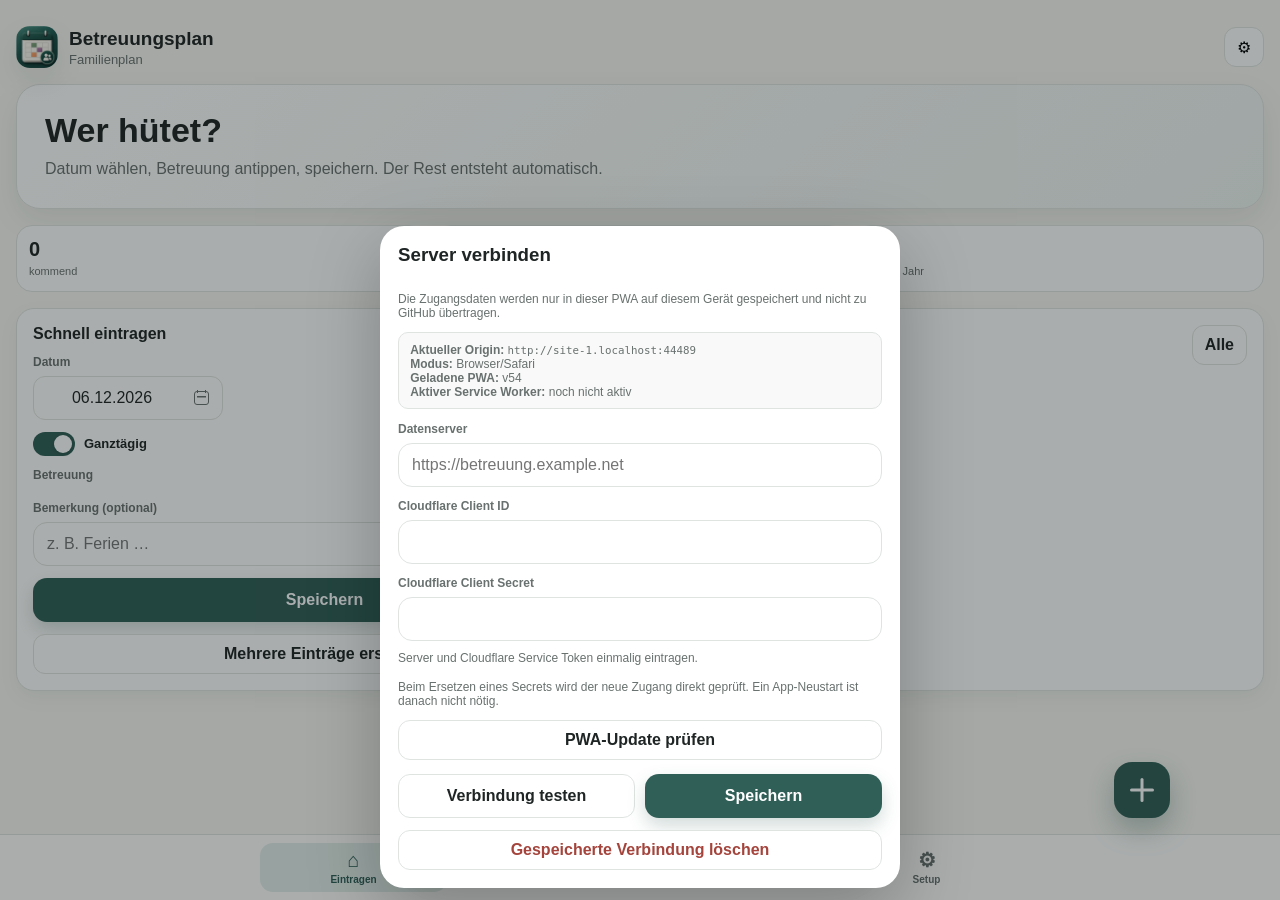
==== commit c35cd1bd: "Add files via upload" ====
--- a/index.html
+++ b/index.html
@@ -12,7 +12,7 @@
   <link rel="icon" type="image/png" sizes="64x64" href="./favicon-v17.png">
   <link rel="apple-touch-icon" sizes="180x180" href="./apple-touch-icon-v17.png">
   <link rel="apple-touch-icon-precomposed" sizes="180x180" href="./apple-touch-icon-v17.png">
-  <link rel="stylesheet" href="./app.css?v=53">
+  <link rel="stylesheet" href="./app.css?v=54">
   <title>Betreuungsplan</title>
 </head>
 <body>
@@ -136,7 +136,7 @@
       <details class="card settings-disclosure">
         <summary>App & Updates</summary>
         <div class="settings-disclosure-body">
-          <div class="row"><span>App-Version</span><span class="spacer"></span><b id="pwaAppVersion">v53</b></div>
+          <div class="row"><span>App-Version</span><span class="spacer"></span><b id="pwaAppVersion">v54</b></div>
           <p id="pwaUpdateStatus" class="small">Updates werden im Hintergrund geprüft.</p>
           <button id="pwaApplyUpdate" class="secondary full topgap" type="button" hidden>Jetzt aktualisieren</button>
           <p class="small">Neue Versionen werden zuerst vollständig lokal geladen. Die laufende Sitzung bleibt unverändert; automatisch gewechselt wird erst nach einem sicheren Neustart oder bewusst über den Button.</p>
@@ -428,7 +428,7 @@
     <div class="connection-runtime small">
       <div><b>Aktueller Origin:</b> <code id="pwaRuntimeOrigin"></code></div>
       <div><b>Modus:</b> <span id="pwaRuntimeMode"></span></div>
-      <div><b>Geladene PWA:</b> <span id="pwaConnectionAppVersion">v53</span></div>
+      <div><b>Geladene PWA:</b> <span id="pwaConnectionAppVersion">v54</span></div>
       <div><b>Aktiver Service Worker:</b> <span id="pwaConnectionSwVersion">wird geprüft …</span></div>
     </div>
     <label class="label" for="pwaServer">Datenserver</label>
@@ -451,6 +451,6 @@
 </div>
 
 <div id="toast" class="toast"></div>
-<script src="./app.js?v=53"></script>
+<script src="./app.js?v=54"></script>
 </body>
 </html>
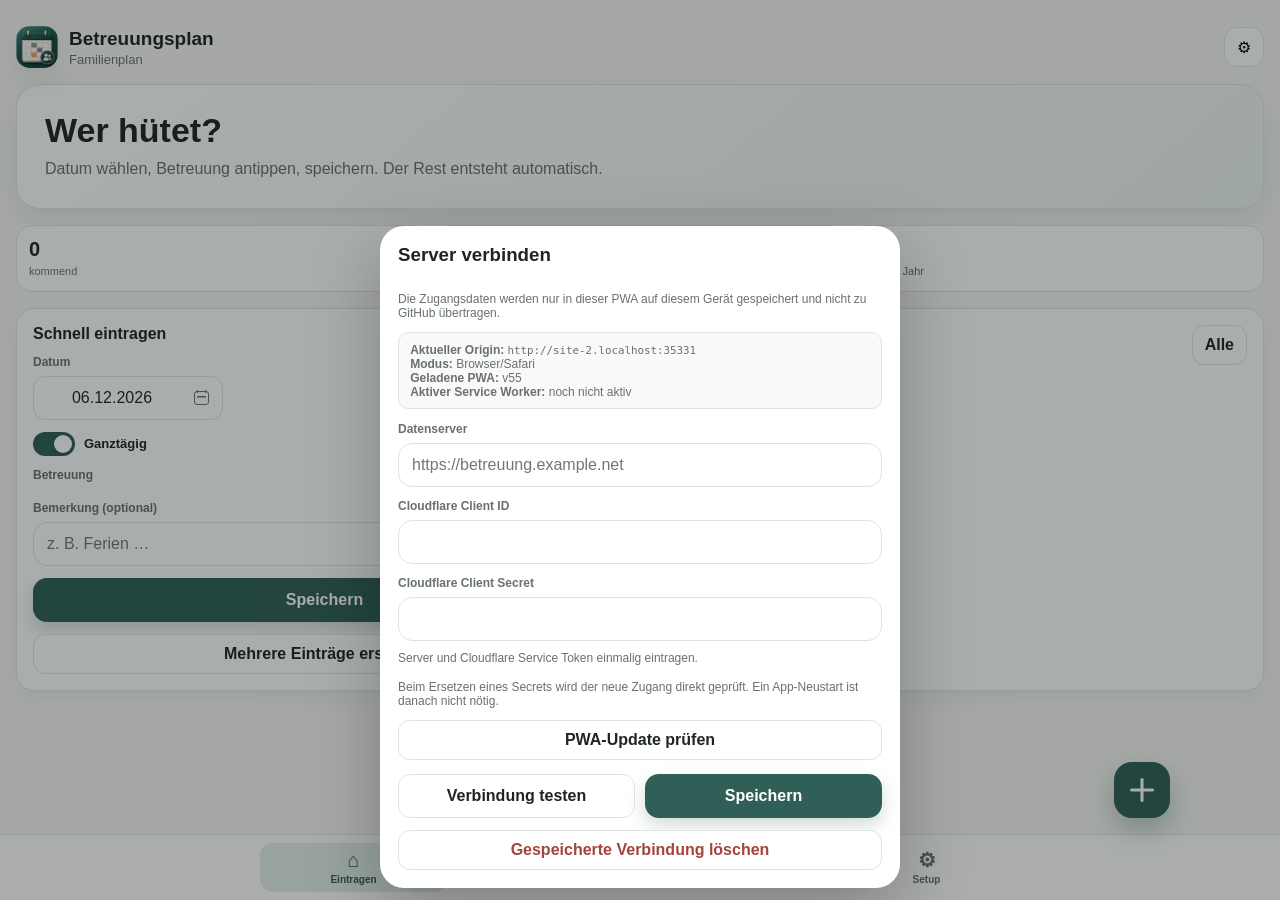
==== commit fa25e7ee: "Add files via upload" ====
--- a/index.html
+++ b/index.html
@@ -12,7 +12,7 @@
   <link rel="icon" type="image/png" sizes="64x64" href="./favicon-v17.png">
   <link rel="apple-touch-icon" sizes="180x180" href="./apple-touch-icon-v17.png">
   <link rel="apple-touch-icon-precomposed" sizes="180x180" href="./apple-touch-icon-v17.png">
-  <link rel="stylesheet" href="./app.css?v=54">
+  <link rel="stylesheet" href="./app.css?v=55">
   <title>Betreuungsplan</title>
 </head>
 <body>
@@ -136,7 +136,7 @@
       <details class="card settings-disclosure">
         <summary>App & Updates</summary>
         <div class="settings-disclosure-body">
-          <div class="row"><span>App-Version</span><span class="spacer"></span><b id="pwaAppVersion">v54</b></div>
+          <div class="row"><span>App-Version</span><span class="spacer"></span><b id="pwaAppVersion">v55</b></div>
           <p id="pwaUpdateStatus" class="small">Updates werden im Hintergrund geprüft.</p>
           <button id="pwaApplyUpdate" class="secondary full topgap" type="button" hidden>Jetzt aktualisieren</button>
           <p class="small">Neue Versionen werden zuerst vollständig lokal geladen. Die laufende Sitzung bleibt unverändert; automatisch gewechselt wird erst nach einem sicheren Neustart oder bewusst über den Button.</p>
@@ -428,7 +428,7 @@
     <div class="connection-runtime small">
       <div><b>Aktueller Origin:</b> <code id="pwaRuntimeOrigin"></code></div>
       <div><b>Modus:</b> <span id="pwaRuntimeMode"></span></div>
-      <div><b>Geladene PWA:</b> <span id="pwaConnectionAppVersion">v54</span></div>
+      <div><b>Geladene PWA:</b> <span id="pwaConnectionAppVersion">v55</span></div>
       <div><b>Aktiver Service Worker:</b> <span id="pwaConnectionSwVersion">wird geprüft …</span></div>
     </div>
     <label class="label" for="pwaServer">Datenserver</label>
@@ -451,6 +451,6 @@
 </div>
 
 <div id="toast" class="toast"></div>
-<script src="./app.js?v=54"></script>
+<script src="./app.js?v=55"></script>
 </body>
 </html>
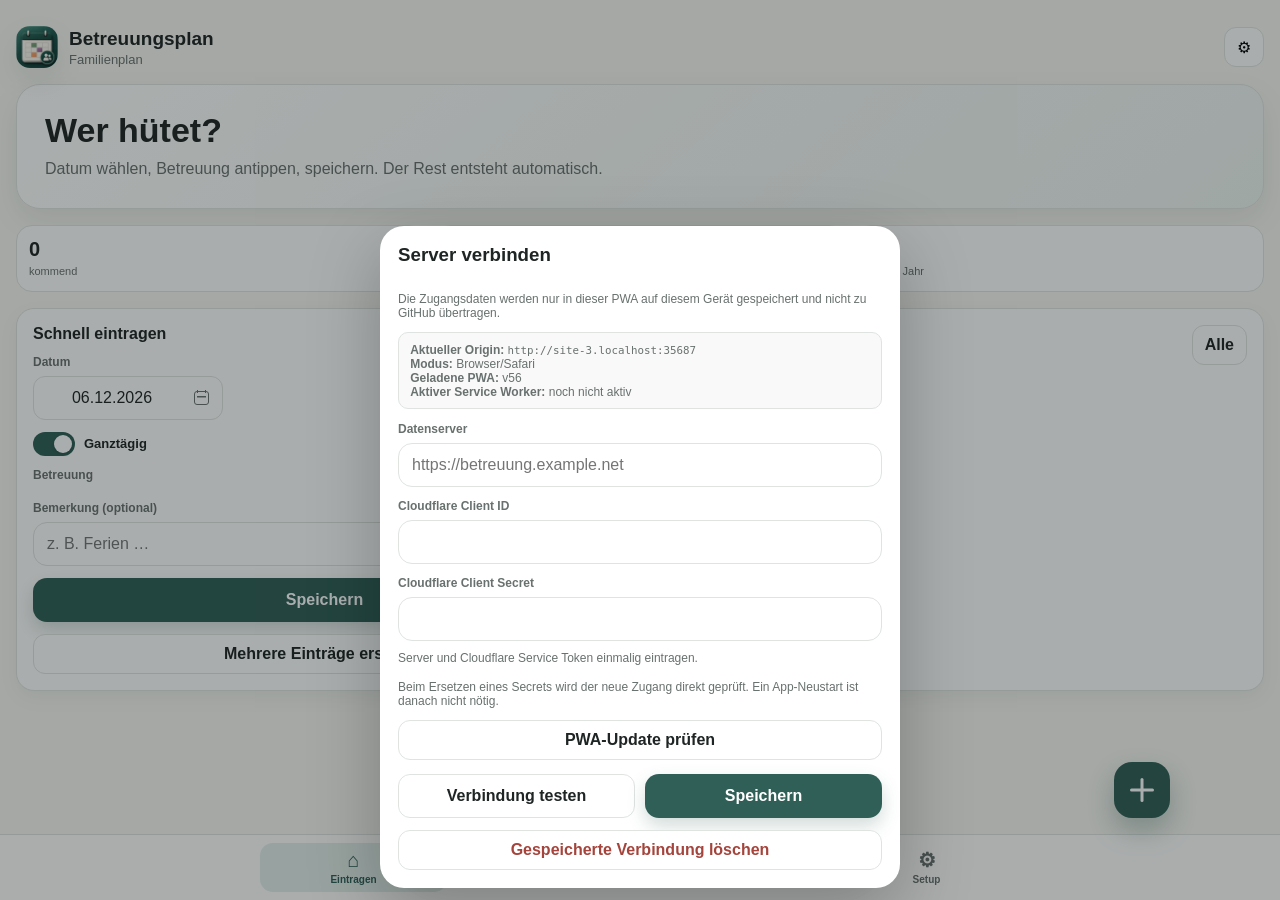
==== commit dd312eb3: "Add files via upload" ====
--- a/index.html
+++ b/index.html
@@ -12,7 +12,7 @@
   <link rel="icon" type="image/png" sizes="64x64" href="./favicon-v17.png">
   <link rel="apple-touch-icon" sizes="180x180" href="./apple-touch-icon-v17.png">
   <link rel="apple-touch-icon-precomposed" sizes="180x180" href="./apple-touch-icon-v17.png">
-  <link rel="stylesheet" href="./app.css?v=55">
+  <link rel="stylesheet" href="./app.css?v=56">
   <title>Betreuungsplan</title>
 </head>
 <body>
@@ -136,7 +136,7 @@
       <details class="card settings-disclosure">
         <summary>App & Updates</summary>
         <div class="settings-disclosure-body">
-          <div class="row"><span>App-Version</span><span class="spacer"></span><b id="pwaAppVersion">v55</b></div>
+          <div class="row"><span>App-Version</span><span class="spacer"></span><b id="pwaAppVersion">v56</b></div>
           <p id="pwaUpdateStatus" class="small">Updates werden im Hintergrund geprüft.</p>
           <button id="pwaApplyUpdate" class="secondary full topgap" type="button" hidden>Jetzt aktualisieren</button>
           <p class="small">Neue Versionen werden zuerst vollständig lokal geladen. Die laufende Sitzung bleibt unverändert; automatisch gewechselt wird erst nach einem sicheren Neustart oder bewusst über den Button.</p>
@@ -428,7 +428,7 @@
     <div class="connection-runtime small">
       <div><b>Aktueller Origin:</b> <code id="pwaRuntimeOrigin"></code></div>
       <div><b>Modus:</b> <span id="pwaRuntimeMode"></span></div>
-      <div><b>Geladene PWA:</b> <span id="pwaConnectionAppVersion">v55</span></div>
+      <div><b>Geladene PWA:</b> <span id="pwaConnectionAppVersion">v56</span></div>
       <div><b>Aktiver Service Worker:</b> <span id="pwaConnectionSwVersion">wird geprüft …</span></div>
     </div>
     <label class="label" for="pwaServer">Datenserver</label>
@@ -451,6 +451,6 @@
 </div>
 
 <div id="toast" class="toast"></div>
-<script src="./app.js?v=55"></script>
+<script src="./app.js?v=56"></script>
 </body>
 </html>
--- a/app.css
+++ b/app.css
@@ -669,3 +669,9 @@
   white-space:nowrap;
   font-weight:700;
 }
+
+/* v56: readable before -> after details in the history list. */
+.history-diff{margin-top:5px;font-size:.82rem;line-height:1.32;color:var(--muted);max-width:100%;overflow-wrap:anywhere;word-break:break-word}
+.history-diff-row+.history-diff-row{margin-top:2px}
+.history-diff-label{font-weight:700;color:var(--text)}
+.history-time{-webkit-line-clamp:unset!important;display:block!important}
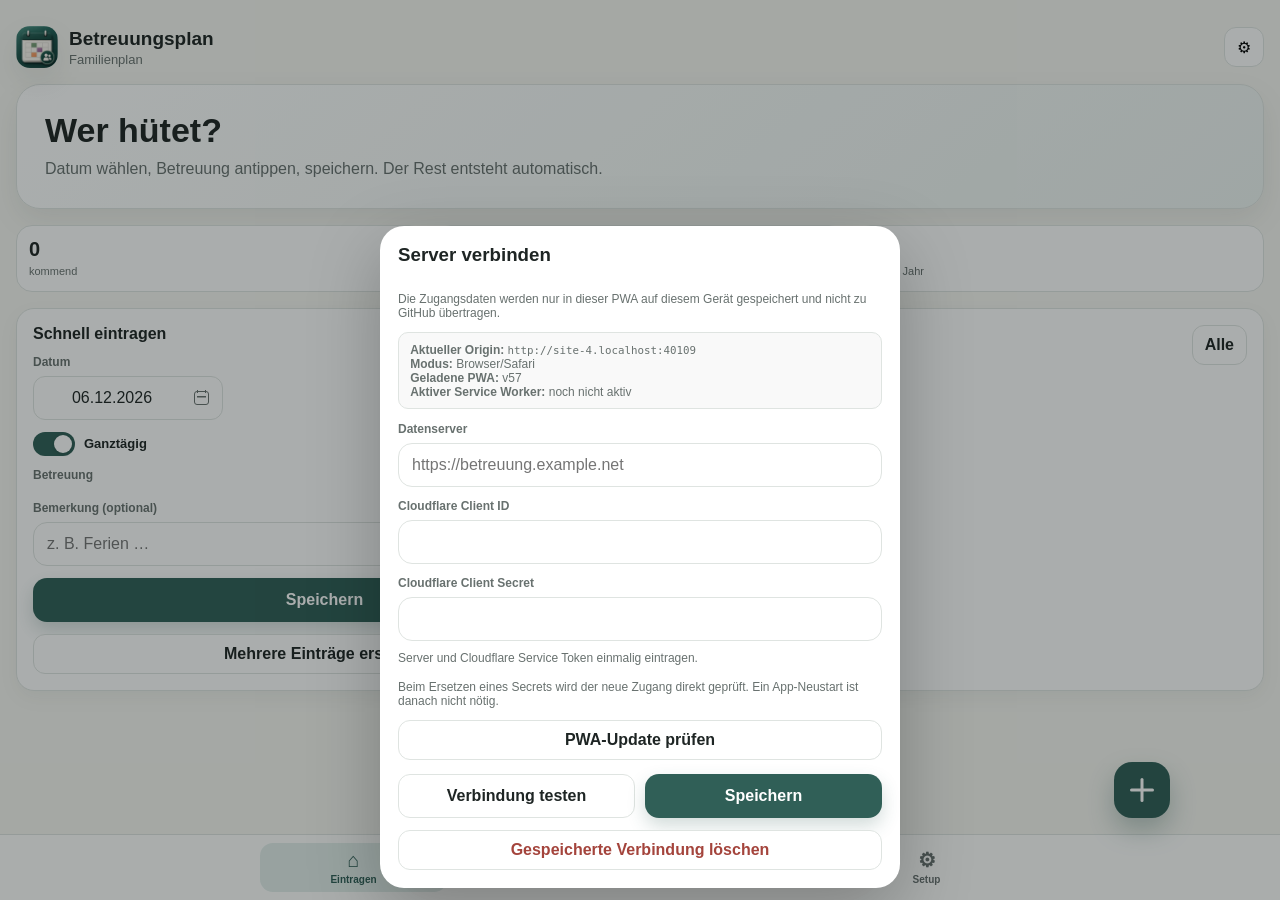
==== commit af695c4c: "Add files via upload" ====
--- a/index.html
+++ b/index.html
@@ -12,7 +12,7 @@
   <link rel="icon" type="image/png" sizes="64x64" href="./favicon-v17.png">
   <link rel="apple-touch-icon" sizes="180x180" href="./apple-touch-icon-v17.png">
   <link rel="apple-touch-icon-precomposed" sizes="180x180" href="./apple-touch-icon-v17.png">
-  <link rel="stylesheet" href="./app.css?v=56">
+  <link rel="stylesheet" href="./app.css?v=57">
   <title>Betreuungsplan</title>
 </head>
 <body>
@@ -136,7 +136,7 @@
       <details class="card settings-disclosure">
         <summary>App & Updates</summary>
         <div class="settings-disclosure-body">
-          <div class="row"><span>App-Version</span><span class="spacer"></span><b id="pwaAppVersion">v56</b></div>
+          <div class="row"><span>App-Version</span><span class="spacer"></span><b id="pwaAppVersion">v57</b></div>
           <p id="pwaUpdateStatus" class="small">Updates werden im Hintergrund geprüft.</p>
           <button id="pwaApplyUpdate" class="secondary full topgap" type="button" hidden>Jetzt aktualisieren</button>
           <p class="small">Neue Versionen werden zuerst vollständig lokal geladen. Die laufende Sitzung bleibt unverändert; automatisch gewechselt wird erst nach einem sicheren Neustart oder bewusst über den Button.</p>
@@ -297,6 +297,7 @@
     <div class="space"></div>
     <button class="primary" id="modalSave">Speichern</button>
     <button class="secondary full topgap" id="modalDuplicate" style="display:none">Termin duplizieren</button>
+    <button class="secondary full topgap apple-calendar-button server-export" id="modalAppleCalendar" style="display:none"> In Apple Kalender</button>
     <button class="secondary full topgap" id="modalShare" style="display:none">Termin teilen (.ics)</button>
     <button class="secondary danger full topgap" id="modalDelete" style="display:none">Eintrag löschen</button>
   </div>
@@ -428,7 +429,7 @@
     <div class="connection-runtime small">
       <div><b>Aktueller Origin:</b> <code id="pwaRuntimeOrigin"></code></div>
       <div><b>Modus:</b> <span id="pwaRuntimeMode"></span></div>
-      <div><b>Geladene PWA:</b> <span id="pwaConnectionAppVersion">v56</span></div>
+      <div><b>Geladene PWA:</b> <span id="pwaConnectionAppVersion">v57</span></div>
       <div><b>Aktiver Service Worker:</b> <span id="pwaConnectionSwVersion">wird geprüft …</span></div>
     </div>
     <label class="label" for="pwaServer">Datenserver</label>
@@ -451,6 +452,6 @@
 </div>
 
 <div id="toast" class="toast"></div>
-<script src="./app.js?v=56"></script>
+<script src="./app.js?v=57"></script>
 </body>
 </html>
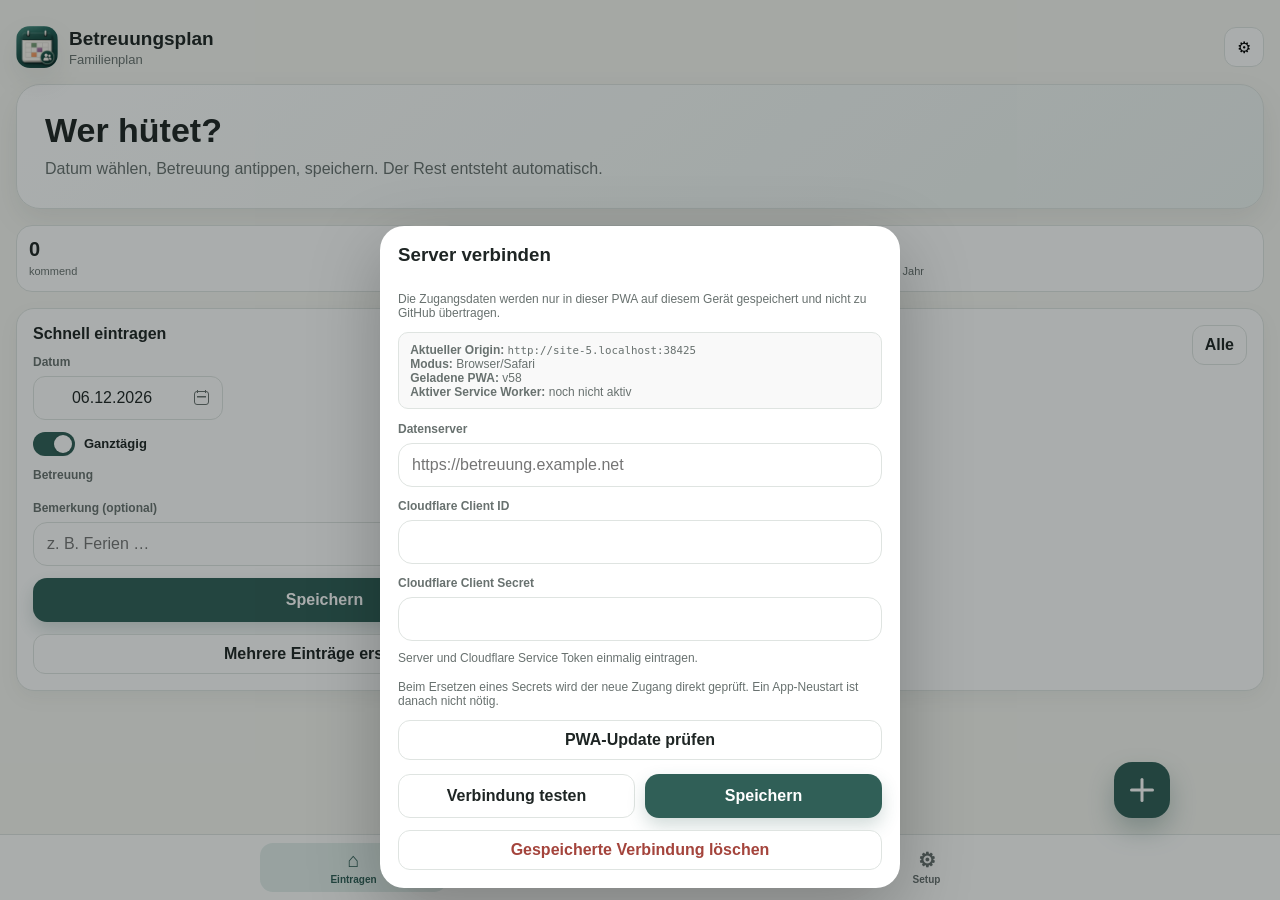
==== commit b3394bb5: "Add files via upload" ====
--- a/index.html
+++ b/index.html
@@ -12,7 +12,7 @@
   <link rel="icon" type="image/png" sizes="64x64" href="./favicon-v17.png">
   <link rel="apple-touch-icon" sizes="180x180" href="./apple-touch-icon-v17.png">
   <link rel="apple-touch-icon-precomposed" sizes="180x180" href="./apple-touch-icon-v17.png">
-  <link rel="stylesheet" href="./app.css?v=57">
+  <link rel="stylesheet" href="./app.css?v=58">
   <title>Betreuungsplan</title>
 </head>
 <body>
@@ -136,7 +136,7 @@
       <details class="card settings-disclosure">
         <summary>App & Updates</summary>
         <div class="settings-disclosure-body">
-          <div class="row"><span>App-Version</span><span class="spacer"></span><b id="pwaAppVersion">v57</b></div>
+          <div class="row"><span>App-Version</span><span class="spacer"></span><b id="pwaAppVersion">v58</b></div>
           <p id="pwaUpdateStatus" class="small">Updates werden im Hintergrund geprüft.</p>
           <button id="pwaApplyUpdate" class="secondary full topgap" type="button" hidden>Jetzt aktualisieren</button>
           <p class="small">Neue Versionen werden zuerst vollständig lokal geladen. Die laufende Sitzung bleibt unverändert; automatisch gewechselt wird erst nach einem sicheren Neustart oder bewusst über den Button.</p>
@@ -429,7 +429,7 @@
     <div class="connection-runtime small">
       <div><b>Aktueller Origin:</b> <code id="pwaRuntimeOrigin"></code></div>
       <div><b>Modus:</b> <span id="pwaRuntimeMode"></span></div>
-      <div><b>Geladene PWA:</b> <span id="pwaConnectionAppVersion">v57</span></div>
+      <div><b>Geladene PWA:</b> <span id="pwaConnectionAppVersion">v58</span></div>
       <div><b>Aktiver Service Worker:</b> <span id="pwaConnectionSwVersion">wird geprüft …</span></div>
     </div>
     <label class="label" for="pwaServer">Datenserver</label>
@@ -452,6 +452,6 @@
 </div>
 
 <div id="toast" class="toast"></div>
-<script src="./app.js?v=57"></script>
+<script src="./app.js?v=58"></script>
 </body>
 </html>
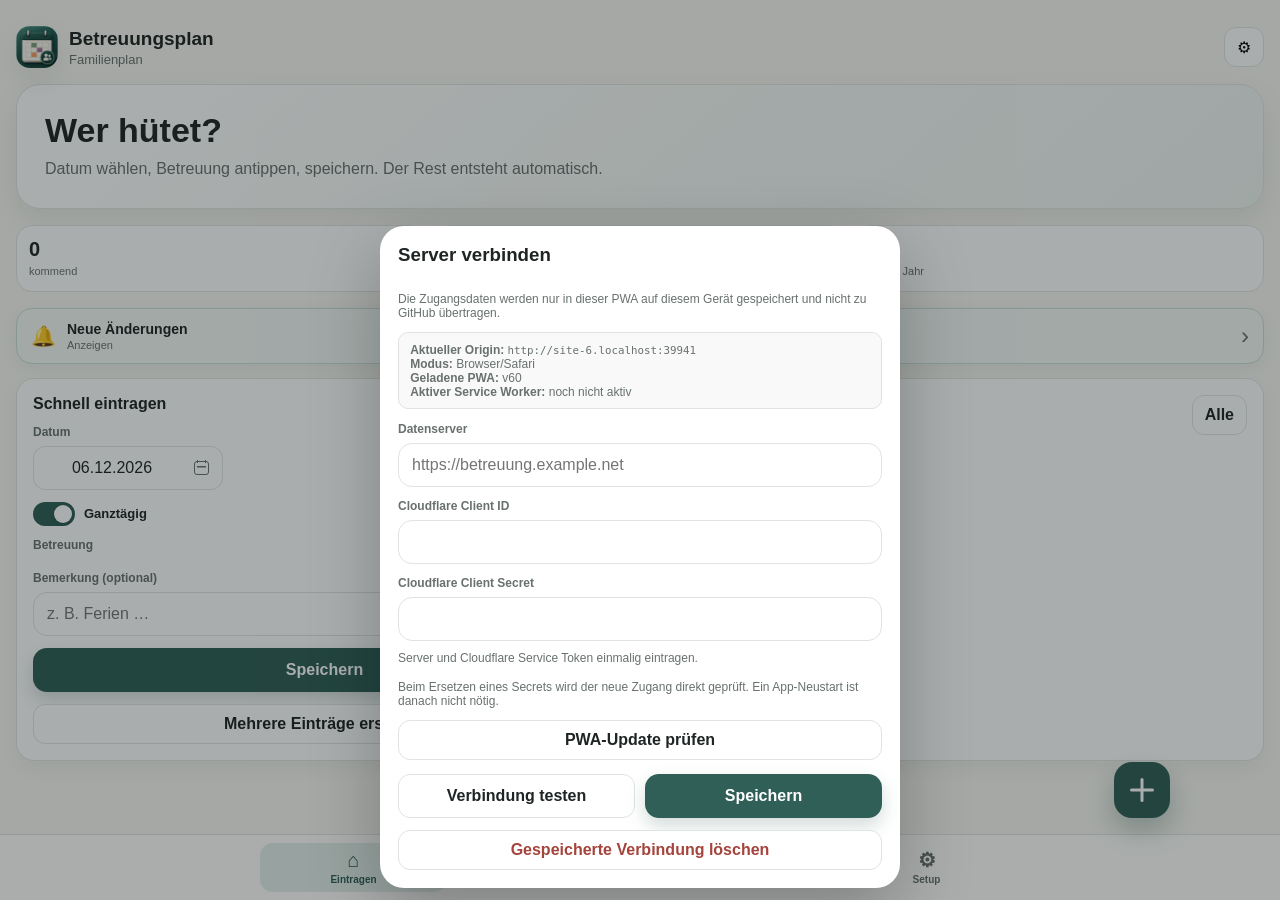
==== commit c73db29c: "Add files via upload" ====
--- a/index.html
+++ b/index.html
@@ -12,7 +12,7 @@
   <link rel="icon" type="image/png" sizes="64x64" href="./favicon-v17.png">
   <link rel="apple-touch-icon" sizes="180x180" href="./apple-touch-icon-v17.png">
   <link rel="apple-touch-icon-precomposed" sizes="180x180" href="./apple-touch-icon-v17.png">
-  <link rel="stylesheet" href="./app.css?v=58">
+  <link rel="stylesheet" href="./app.css?v=60">
   <title>Betreuungsplan</title>
 </head>
 <body>
@@ -37,6 +37,12 @@
       <div class="stat"><strong id="statPeople">0</strong><span>Personen</span></div>
       <div class="stat"><strong id="statYear">0</strong><span>dieses Jahr</span></div>
     </div>
+
+    <button id="homeChangesLink" class="home-changes-link" type="button" hidden>
+      <span class="home-changes-bell" aria-hidden="true">🔔</span>
+      <span class="home-changes-copy"><strong id="homeChangesTitle">Neue Änderungen</strong><small id="homeChangesSubtitle">Anzeigen</small></span>
+      <span class="home-changes-arrow" aria-hidden="true">›</span>
+    </button>
 
     <div class="grid two">
       <div class="card">
@@ -136,10 +142,27 @@
       <details class="card settings-disclosure">
         <summary>App & Updates</summary>
         <div class="settings-disclosure-body">
-          <div class="row"><span>App-Version</span><span class="spacer"></span><b id="pwaAppVersion">v58</b></div>
+          <div class="row"><span>App-Version</span><span class="spacer"></span><b id="pwaAppVersion">v60</b></div>
           <p id="pwaUpdateStatus" class="small">Updates werden im Hintergrund geprüft.</p>
           <button id="pwaApplyUpdate" class="secondary full topgap" type="button" hidden>Jetzt aktualisieren</button>
           <p class="small">Neue Versionen werden zuerst vollständig lokal geladen. Die laufende Sitzung bleibt unverändert; automatisch gewechselt wird erst nach einem sicheren Neustart oder bewusst über den Button.</p>
+        </div>
+      </details>
+
+      <details class="card settings-disclosure">
+        <summary>Benachrichtigungen</summary>
+        <div class="settings-disclosure-body">
+          <p class="small">Dieses Gerät kann bei neuen, geänderten oder gelöschten Betreuungseinträgen benachrichtigt werden. Das Gerät, das die Änderung selbst speichert, wird nicht zusätzlich benachrichtigt.</p>
+          <label class="label" for="pushDeviceName">Name dieses Geräts</label>
+          <input id="pushDeviceName" class="input" maxlength="80" placeholder="z. B. Mein iPhone">
+          <div class="row topgap push-actions">
+            <button id="pushSaveDeviceName" class="secondary" type="button">Gerätename speichern</button>
+            <button id="pushEnable" class="primary" type="button">Push aktivieren</button>
+            <button id="pushDisable" class="secondary" type="button" hidden>Push deaktivieren</button>
+            <button id="pushTest" class="secondary" type="button" hidden>Test senden</button>
+          </div>
+          <p id="pushStatus" class="small topgap">Push-Status wird geprüft …</p>
+          <p class="small">Auf iPhone/iPad funktionieren Web-Push-Mitteilungen in der installierten Home-Screen-PWA. Der Web-Push-Schlüssel wird dauerhaft im Docker-Datenordner gespeichert.</p>
         </div>
       </details>
 
@@ -272,6 +295,15 @@
   </div>
 </nav>
 
+<div id="changesModalBack" class="modalback changes-modalback" data-backdrop-close="changes">
+  <div class="modal changes-modal">
+    <div class="row"><h3>Neue Änderungen</h3><span class="spacer"></span><button id="changesClose" class="close" type="button" aria-label="Schließen">✕</button></div>
+    <p id="changesIntro" class="small">Neue Änderungen auf einem anderen Gerät.</p>
+    <div id="changesList" class="changes-list"></div>
+    <div class="row topgap"><button id="changesMarkAllRead" class="secondary" type="button">Alle als gelesen markieren</button><span class="spacer"></span><button id="changesOpenHistory" class="secondary" type="button">Alle Änderungen</button></div>
+  </div>
+</div>
+
 <div id="modalBack" class="modalback" data-backdrop-close="modal">
   <div class="modal">
     <div class="row"><h3 id="modalTitle">Betreuung eintragen</h3><span class="spacer"></span><button class="close" type="button" data-action="close-modal">✕</button></div>
@@ -452,6 +484,6 @@
 </div>
 
 <div id="toast" class="toast"></div>
-<script src="./app.js?v=58"></script>
+<script src="./app.js?v=60"></script>
 </body>
 </html>
--- a/app.css
+++ b/app.css
@@ -675,3 +675,21 @@
 .history-diff-row+.history-diff-row{margin-top:2px}
 .history-diff-label{font-weight:700;color:var(--text)}
 .history-time{-webkit-line-clamp:unset!important;display:block!important}
+
+/* v60: Push + unread changes inbox */
+.home-changes-link{
+  width:100%;margin:0 0 14px;padding:12px 14px;border:1px solid #c9ddd7;border-radius:16px;
+  background:#f3f8f6;color:var(--text);display:flex;align-items:center;gap:11px;text-align:left;
+  box-shadow:0 5px 16px rgba(48,95,87,.07);cursor:pointer
+}
+.home-changes-bell{font-size:20px;line-height:1}.home-changes-copy{display:flex;flex-direction:column;min-width:0;flex:1}
+.home-changes-copy strong{font-size:14px}.home-changes-copy small{font-size:11px;color:var(--muted);margin-top:2px}
+.home-changes-arrow{font-size:24px;color:var(--muted)}
+.push-actions{flex-wrap:wrap}.push-actions .primary,.push-actions .secondary{flex:1 1 auto}
+.changes-list{display:grid;gap:8px;margin-top:10px}.change-item{border:1px solid var(--line);border-radius:14px;padding:11px;background:#fff}
+.change-item-button{width:100%;border:0;background:transparent;padding:0;text-align:left;color:inherit;display:block;cursor:pointer}
+.change-item-head{display:flex;align-items:center;gap:8px;min-width:0}.change-item-head strong{min-width:0;overflow:hidden;text-overflow:ellipsis;white-space:nowrap}
+.change-item-time{font-size:11px;color:var(--muted);margin-top:4px}.change-device{font-size:10px;padding:2px 6px;border-radius:999px;background:#eef3f1;color:var(--muted);white-space:nowrap}
+.change-diff{margin-top:5px;font-size:12px;line-height:1.3;color:var(--muted)}
+.change-deleted{opacity:.78}.changes-modal .history-diff{margin-top:6px}
+@media(max-width:430px){.home-changes-link{padding:11px 12px}.push-actions{display:grid;grid-template-columns:1fr 1fr;width:100%}.push-actions button{width:100%}}
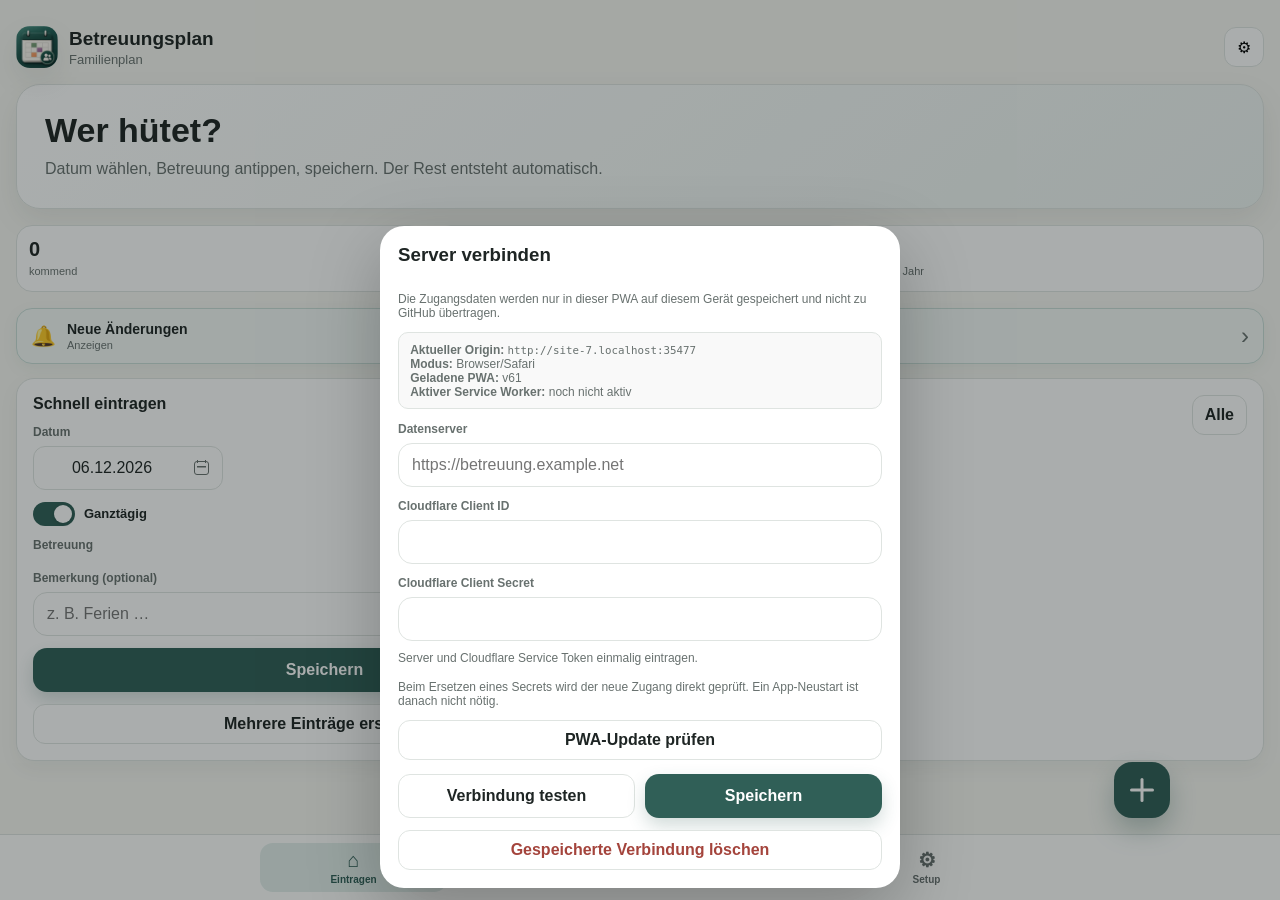
==== commit dba9c211: "Add files via upload" ====
--- a/index.html
+++ b/index.html
@@ -12,7 +12,7 @@
   <link rel="icon" type="image/png" sizes="64x64" href="./favicon-v17.png">
   <link rel="apple-touch-icon" sizes="180x180" href="./apple-touch-icon-v17.png">
   <link rel="apple-touch-icon-precomposed" sizes="180x180" href="./apple-touch-icon-v17.png">
-  <link rel="stylesheet" href="./app.css?v=60">
+  <link rel="stylesheet" href="./app.css?v=61">
   <title>Betreuungsplan</title>
 </head>
 <body>
@@ -142,7 +142,7 @@
       <details class="card settings-disclosure">
         <summary>App & Updates</summary>
         <div class="settings-disclosure-body">
-          <div class="row"><span>App-Version</span><span class="spacer"></span><b id="pwaAppVersion">v60</b></div>
+          <div class="row"><span>App-Version</span><span class="spacer"></span><b id="pwaAppVersion">v61</b></div>
           <p id="pwaUpdateStatus" class="small">Updates werden im Hintergrund geprüft.</p>
           <button id="pwaApplyUpdate" class="secondary full topgap" type="button" hidden>Jetzt aktualisieren</button>
           <p class="small">Neue Versionen werden zuerst vollständig lokal geladen. Die laufende Sitzung bleibt unverändert; automatisch gewechselt wird erst nach einem sicheren Neustart oder bewusst über den Button.</p>
@@ -461,7 +461,7 @@
     <div class="connection-runtime small">
       <div><b>Aktueller Origin:</b> <code id="pwaRuntimeOrigin"></code></div>
       <div><b>Modus:</b> <span id="pwaRuntimeMode"></span></div>
-      <div><b>Geladene PWA:</b> <span id="pwaConnectionAppVersion">v58</span></div>
+      <div><b>Geladene PWA:</b> <span id="pwaConnectionAppVersion">v61</span></div>
       <div><b>Aktiver Service Worker:</b> <span id="pwaConnectionSwVersion">wird geprüft …</span></div>
     </div>
     <label class="label" for="pwaServer">Datenserver</label>
@@ -484,6 +484,6 @@
 </div>
 
 <div id="toast" class="toast"></div>
-<script src="./app.js?v=60"></script>
+<script src="./app.js?v=61"></script>
 </body>
 </html>
